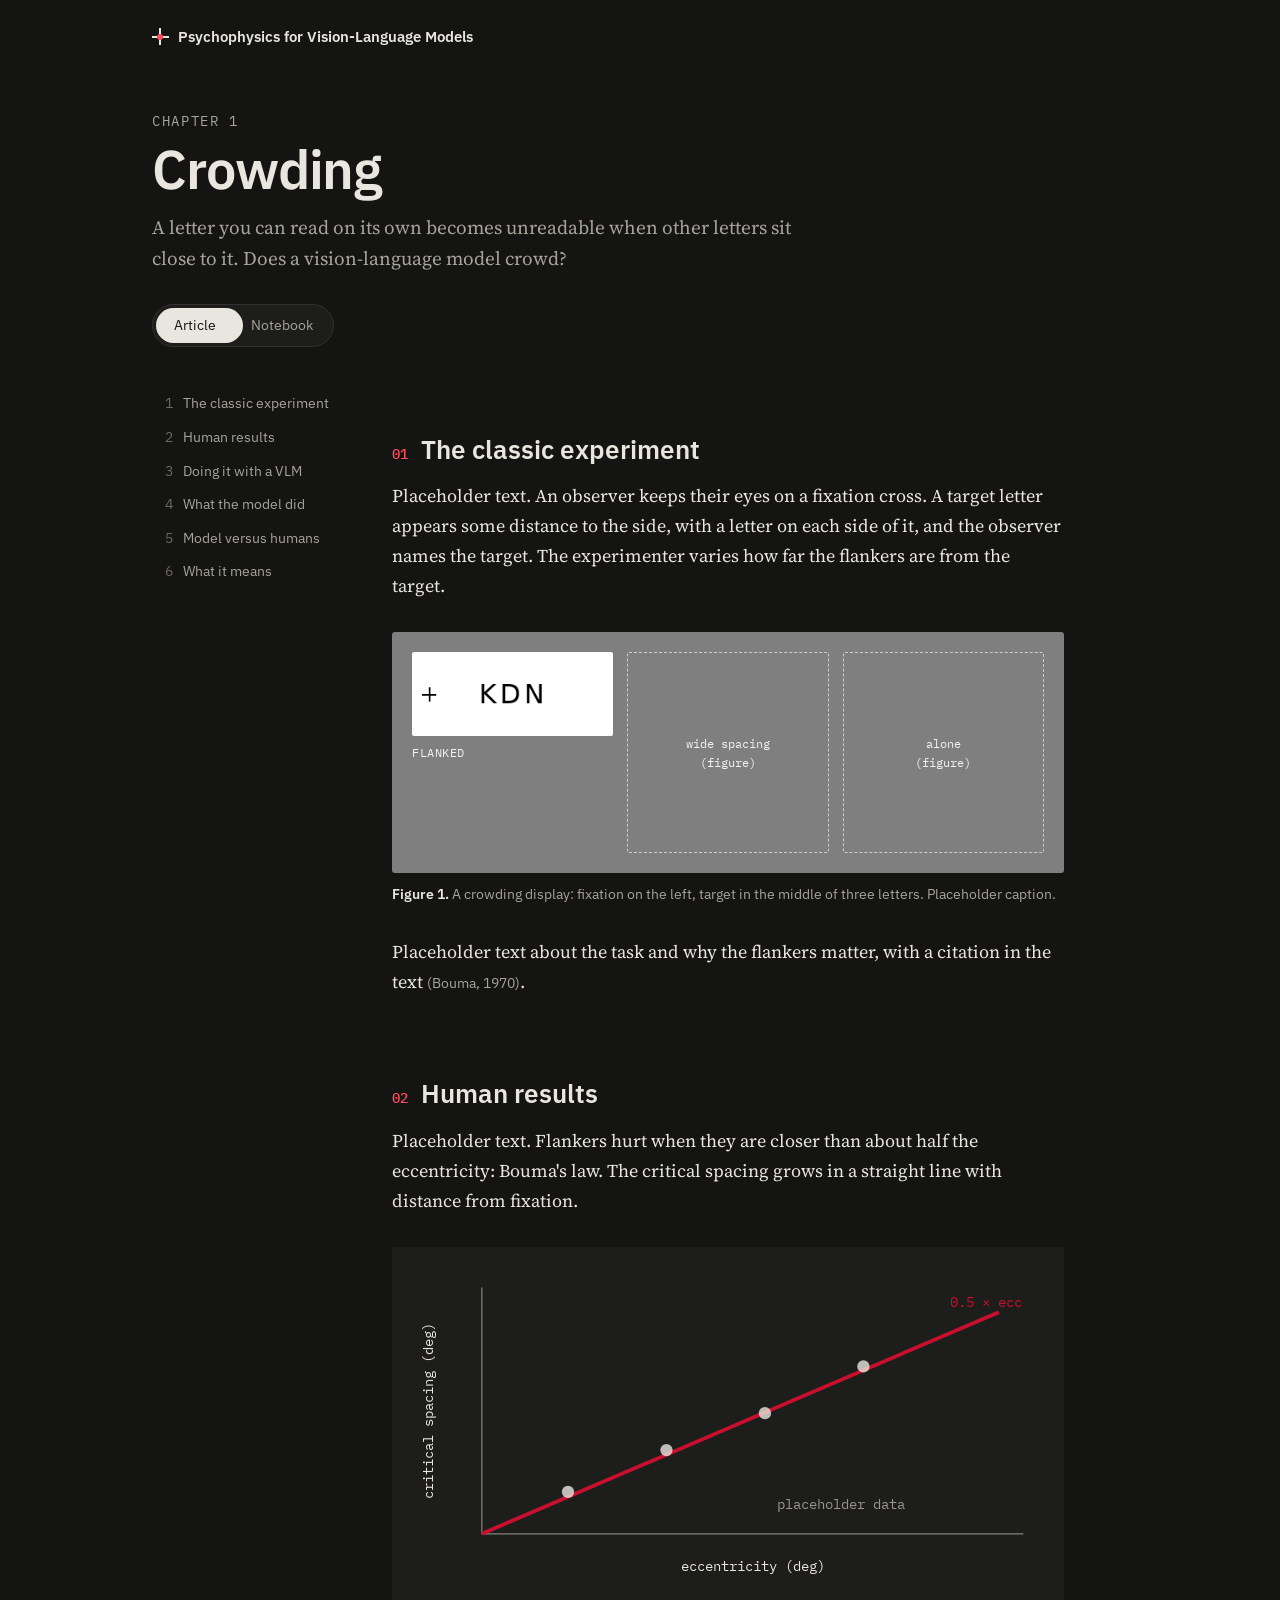
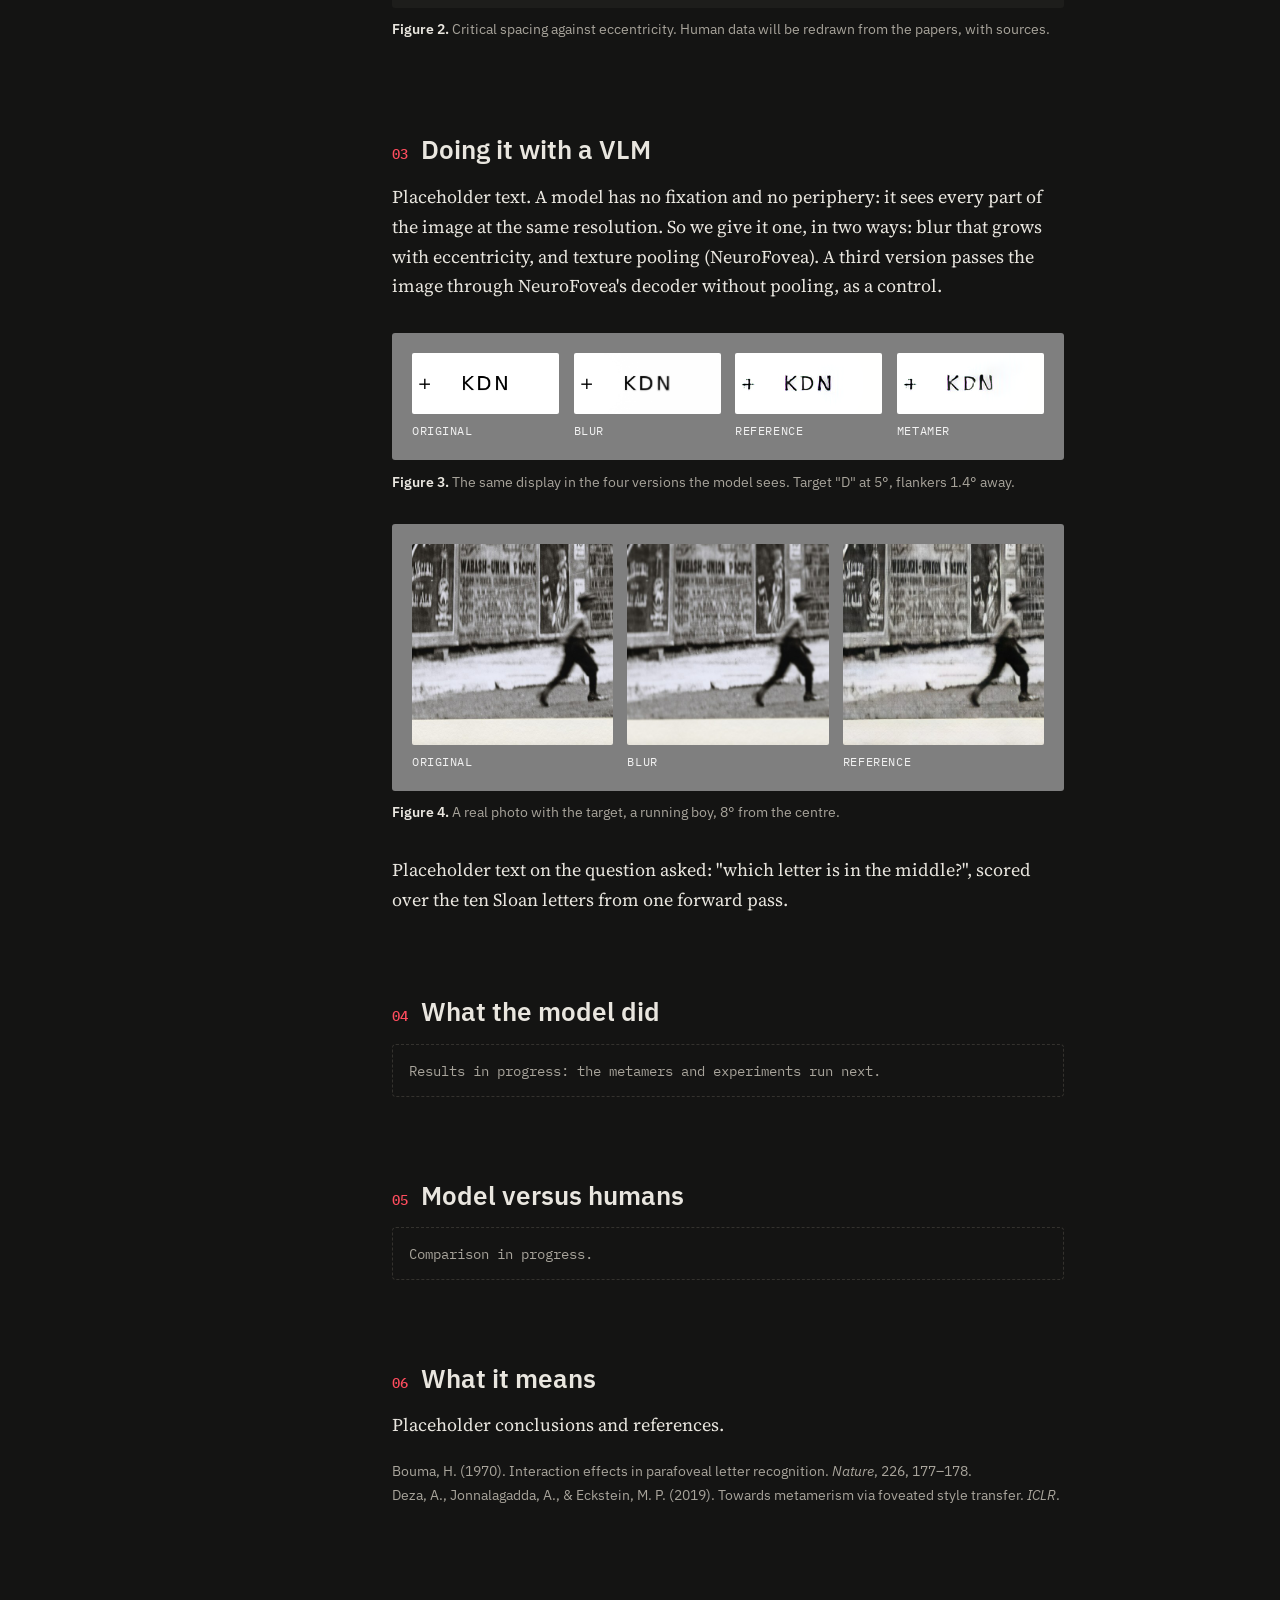
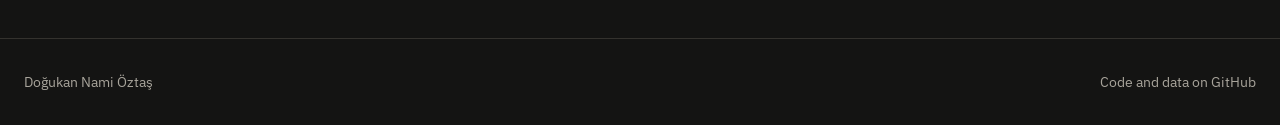
==== design/chapter.html @ e9a8e863 "First version of the site design" ====
<!doctype html>
<html lang="en">
<head>
  <meta charset="utf-8">
  <meta name="viewport" content="width=device-width, initial-scale=1">
  <title>Crowding — Psychophysics for Vision-Language Models</title>
  <link rel="preconnect" href="https://fonts.googleapis.com">
  <link rel="preconnect" href="https://fonts.gstatic.com" crossorigin>
  <link href="https://fonts.googleapis.com/css2?family=IBM+Plex+Mono:wght@400;500&family=IBM+Plex+Sans:wght@400;600&family=Source+Serif+4:ital,opsz,wght@0,8..60,400;0,8..60,600;1,8..60,400&display=swap" rel="stylesheet">
  <link rel="stylesheet" href="style.css">
</head>
<body>

<main>
  <div class="chapter-head">
    <a class="back" href="index.html"><span class="fix"><span class="dot"></span></span>Psychophysics for Vision-Language Models</a>
    <div class="chapter-number">Chapter 1</div>
    <h1 class="chapter-title">Crowding</h1>
    <p class="chapter-sub">A letter you can read on its own becomes unreadable when other letters sit close to it. Does a vision-language model crowd?</p>
    <div class="view-switch" data-view="article" role="group" aria-label="View">
      <span class="thumb"></span>
      <button type="button" data-view="article" aria-pressed="true">Article</button>
      <button type="button" data-view="notebook" aria-pressed="false">Notebook</button>
    </div>
  </div>

  <div class="chapter-layout">
    <nav class="toc" aria-label="Parts">
      <ol>
        <li><a href="#" data-section="classic">The classic experiment</a></li>
        <li><a href="#" data-section="human">Human results</a></li>
        <li><a href="#" data-section="vlm">Doing it with a VLM</a></li>
        <li><a href="#" data-section="model">What the model did</a></li>
        <li><a href="#" data-section="compare">Model versus humans</a></li>
        <li><a href="#" data-section="meaning">What it means</a></li>
      </ol>
    </nav>

    <div class="stage">

      <!-- ================= ARTICLE ================= -->
      <article class="face article" id="article">

        <section data-section="classic">
          <h2><span class="part">01</span>The classic experiment</h2>
          <p>Placeholder text. An observer keeps their eyes on a fixation cross. A target letter appears
            some distance to the side, with a letter on each side of it, and the observer names the
            target. The experimenter varies how far the flankers are from the target.</p>
          <figure>
            <div class="display">
              <div class="display-row three">
                <div class="tile"><img src="img/crowd_original.png" alt=""><span>flanked</span></div>
                <div class="tile"><div class="empty">wide spacing<br>(figure)</div></div>
                <div class="tile"><div class="empty">alone<br>(figure)</div></div>
              </div>
            </div>
            <figcaption><b>Figure 1.</b> A crowding display: fixation on the left, target in the middle of three letters. Placeholder caption.</figcaption>
          </figure>
          <p>Placeholder text about the task and why the flankers matter, with a citation in the
            text <span class="cite">(Bouma, 1970)</span>.</p>
        </section>

        <section data-section="human">
          <h2><span class="part">02</span>Human results</h2>
          <p>Placeholder text. Flankers hurt when they are closer than about half the eccentricity:
            Bouma's law. The critical spacing grows in a straight line with distance from fixation.</p>
          <figure>
            <div class="plot">
              <svg viewBox="0 0 520 260" role="img" aria-label="Placeholder plot of critical spacing against eccentricity">
                <g font-family="IBM Plex Mono, monospace" font-size="11" fill="currentColor">
                  <line x1="60" y1="220" x2="500" y2="220" stroke="currentColor" opacity="0.5"/>
                  <line x1="60" y1="220" x2="60" y2="20"  stroke="currentColor" opacity="0.5"/>
                  <text x="280" y="250" text-anchor="middle">eccentricity (deg)</text>
                  <text x="20" y="120" text-anchor="middle" transform="rotate(-90 20 120)">critical spacing (deg)</text>
                  <line x1="60" y1="220" x2="480" y2="40" stroke="#c8102e" stroke-width="3"/>
                  <text x="440" y="36" fill="#c8102e">0.5 × ecc</text>
                  <g opacity="0.8"><circle cx="130" cy="186" r="5"/><circle cx="210" cy="152" r="5"/><circle cx="290" cy="122" r="5"/><circle cx="370" cy="84" r="5"/></g>
                  <text x="300" y="200" opacity="0.6">placeholder data</text>
                </g>
              </svg>
            </div>
            <figcaption><b>Figure 2.</b> Critical spacing against eccentricity. Human data will be redrawn from the papers, with sources.</figcaption>
          </figure>
        </section>

        <section data-section="vlm">
          <h2><span class="part">03</span>Doing it with a VLM</h2>
          <p>Placeholder text. A model has no fixation and no periphery: it sees every part of the image
            at the same resolution. So we give it one, in two ways: blur that grows with eccentricity,
            and texture pooling (NeuroFovea). A third version passes the image through NeuroFovea's
            decoder without pooling, as a control.</p>
          <figure>
            <div class="display">
              <div class="display-row">
                <div class="tile"><img src="img/crowd_original.png" alt=""><span>original</span></div>
                <div class="tile"><img src="img/crowd_blur.png" alt=""><span>blur</span></div>
                <div class="tile"><img src="img/crowd_reference.png" alt=""><span>reference</span></div>
                <div class="tile"><img src="img/crowd_metamer.png" alt=""><span>metamer</span></div>
              </div>
            </div>
            <figcaption><b>Figure 3.</b> The same display in the four versions the model sees. Target "D" at 5°, flankers 1.4° away.</figcaption>
          </figure>
          <figure>
            <div class="display">
              <div class="display-row three">
                <div class="tile"><img src="img/photo_original.jpg" alt=""><span>original</span></div>
                <div class="tile"><img src="img/photo_blur.jpg" alt=""><span>blur</span></div>
                <div class="tile"><img src="img/photo_reference.jpg" alt=""><span>reference</span></div>
              </div>
            </div>
            <figcaption><b>Figure 4.</b> A real photo with the target, a running boy, 8° from the centre.</figcaption>
          </figure>
          <p>Placeholder text on the question asked: "which letter is in the middle?", scored over
            the ten Sloan letters from one forward pass.</p>
        </section>

        <section data-section="model">
          <h2><span class="part">04</span>What the model did</h2>
          <p class="pending">Results in progress: the metamers and experiments run next.</p>
        </section>

        <section data-section="compare">
          <h2><span class="part">05</span>Model versus humans</h2>
          <p class="pending">Comparison in progress.</p>
        </section>

        <section data-section="meaning">
          <h2><span class="part">06</span>What it means</h2>
          <p>Placeholder conclusions and references.</p>
          <p class="cite">Bouma, H. (1970). Interaction effects in parafoveal letter recognition. <i>Nature</i>, 226, 177–178.<br>
            Deza, A., Jonnalagadda, A., &amp; Eckstein, M. P. (2019). Towards metamerism via foveated style transfer. <i>ICLR</i>.</p>
        </section>
      </article>

      <!-- ================= NOTEBOOK ================= -->
      <div class="face notebook" id="notebook" hidden>

        <section data-section="vlm">
          <div class="nb-part">03 · Doing it with a VLM</div>

          <div class="cell md"><div class="prompt"></div><div class="body">
            <h3>The drawing function</h3>
            <p><code>eccentricity</code> is the distance from the fixation cross to the target; <code>spacing</code> is the distance from the target to each flanker. Both are in degrees.</p>
          </div></div>

          <div class="cell"><div class="prompt">[7]</div><div class="body">
<pre><span class="tok-k">def</span> drawCrowdingDisplay(target, leftFlanker, rightFlanker, eccentricity, spacing):
  img  = Image.new(<span class="tok-s">"RGB"</span>, (imageSize, imageSize), <span class="tok-s">"white"</span>)
  draw = ImageDraw.Draw(img)
  font = ImageFont.truetype(fontPath, letterSize)

  <span class="tok-c"># fixation cross in the centre</span>
  draw.line((centre - <span class="tok-n">8</span>, centre, centre + <span class="tok-n">8</span>, centre), fill=<span class="tok-s">"black"</span>, width=<span class="tok-n">2</span>)
  draw.line((centre, centre - <span class="tok-n">8</span>, centre, centre + <span class="tok-n">8</span>), fill=<span class="tok-s">"black"</span>, width=<span class="tok-n">2</span>)

  <span class="tok-c"># target to the right of the cross</span>
  targetX = centre + eccentricity * pixelsPerDegree
  draw.text((targetX, centre), target, fill=<span class="tok-s">"black"</span>, font=font, anchor=<span class="tok-s">"mm"</span>)
  ...</pre>
            <div class="out"><img src="img/crowd_original.png" alt=""></div>
          </div></div>

          <div class="cell"><div class="prompt">[24]</div><div class="body">
<pre>metamerLetters = neuroFovea(exampleLetters, seed=<span class="tok-n">0</span>)
print(<span class="tok-s">"one metamer: %.1f s"</span> % (time.time() - startTime))</pre>
            <div class="out">one metamer: 2.8 s</div>
            <div class="out"><img src="img/crowd_metamer.png" alt=""></div>
          </div></div>
        </section>

        <section data-section="model">
          <div class="nb-part">04 · What the model did</div>
          <div class="cell"><div class="prompt">[ ]</div><div class="body">
<pre>letterResults = {}
<span class="tok-k">for</span> version <span class="tok-k">in</span> versions:
  <span class="tok-k">for</span> trial <span class="tok-k">in</span> letterTrials:
    probs  = sloanProbs(img)
    answer = sloanLetters[np.argmax(probs)]</pre>
            <div class="out">not run yet</div>
          </div></div>
        </section>

        <section data-section="compare">
          <div class="nb-part">05 · Model versus humans</div>
          <div class="cell md"><div class="prompt"></div><div class="body"><p>Not run yet.</p></div></div>
        </section>

        <section data-section="meaning">
          <div class="nb-part">06 · What it means</div>
          <div class="cell md"><div class="prompt"></div><div class="body"><p>Exercises from the notebook go here.</p></div></div>
        </section>
      </div>

    </div>
  </div>
</main>

<footer class="site-footer">
  <span>Doğukan Nami Öztaş</span>
  <span>Code and data on GitHub</span>
</footer>

<script src="site.js"></script>
</body>
</html>
---- design/style.css ----
/* ------------------------------------------------------------------
   Psychophysics for Machines — design mockup
   Stimuli sit on the grey of a vision-lab display.
   ------------------------------------------------------------------ */

:root {
  --paper:        #141413;
  --paper-2:      #1d1d1b;
  --ink:          #e9e6df;
  --ink-soft:     #a8a49b;
  --rule:         #34322e;
  --display-grey: #7f7f7f;   /* the classic mid-grey background of vision experiments */
  --accent:       #ff4d5e;   /* fixation-dot red */
  --code-bg:      #1f1e1c;
  --chip-bg:      #2a2926;

  --serif: "Source Serif 4", Georgia, serif;
  --sans:  "IBM Plex Sans", system-ui, sans-serif;
  --mono:  "IBM Plex Mono", ui-monospace, monospace;
  --code:  var(--mono);

  --measure: 42rem;
  color-scheme: dark;
}

* { box-sizing: border-box; }

html { scroll-behavior: smooth; }

body {
  margin: 0;
  background: var(--paper);
  color: var(--ink);
  font-family: var(--serif);
  font-size: 1.125rem;
  line-height: 1.65;
  -webkit-font-smoothing: antialiased;
}

a { color: inherit; text-decoration-color: var(--accent); text-underline-offset: 3px; }
img { max-width: 100%; display: block; }

/* ---------- fixation cross ---------- */

.fix {
  position: relative;
  display: inline-block;
  width: 1.1em;
  height: 1.1em;
  flex: none;
}
.fix::before, .fix::after {
  content: "";
  position: absolute;
  background: currentColor;
}
.fix::before { left: 0; right: 0; top: 50%; height: 2px; transform: translateY(-50%); }
.fix::after  { top: 0; bottom: 0; left: 50%; width: 2px; transform: translateX(-50%); }
.fix .dot {
  position: absolute;
  left: 50%; top: 50%;
  width: 6px; height: 6px;
  margin: -3px 0 0 -3px;
  border-radius: 50%;
  background: var(--accent);
  z-index: 1;
}

/* ---------- home: title ---------- */

.hero {
  max-width: 64rem;
  margin: 0 auto;
  padding: 2.5rem 1.5rem 1.25rem;
}
.crowded-title {
  font-family: var(--sans);
  font-weight: 600;
  font-size: clamp(2.3rem, 6.5vw, 4.8rem);
  line-height: 1.02;
  margin: 0;
  letter-spacing: -0.2em;                  /* crowded: letters overlap */
  transition: letter-spacing 800ms cubic-bezier(.2,.7,.2,1) 0.75s;   /* waits 0.75 s before crowding again */
  cursor: default;
}
/* each letter is nudged and tilted a little (values set by site.js) */
.crowded-title .ch {
  display: inline-block;
  transform: translate(var(--dx), var(--dy)) rotate(var(--r));
  transition: transform 800ms cubic-bezier(.2,.7,.2,1) 0.75s;
}
/* hover (or tap on a phone) releases the crowding straight away */
.crowded-title:hover,
.crowded-title.released { letter-spacing: -0.02em; transition-delay: 0s; }
.crowded-title:hover .ch,
.crowded-title.released .ch { transform: none; transition-delay: 0s; }
.hero-lede {
  max-width: 40rem;
  font-size: 1.2rem;
  color: var(--ink-soft);
  margin: 1.5rem 0 0.5rem;
}

/* ---------- home: chapters as figure plates ---------- */

.chapters {
  max-width: 64rem;
  margin: 0 auto;
  padding: 1rem 1.5rem 3rem;
}
.gallery {
  display: grid;
  grid-template-columns: repeat(3, minmax(0, 1fr));
  gap: 2.5rem 1.75rem;
}
.plate { text-decoration: none; display: block; }
.plate .panel { background: var(--display-grey); aspect-ratio: 16 / 9; }
.plate .panel svg { width: 100%; height: 100%; display: block; }
.plate .caption { margin-top: 0.8rem; display: flex; gap: 0.7rem; align-items: baseline; }
.plate .num { font-family: var(--serif); font-size: 1.5rem; color: var(--ink-soft); line-height: 1; }
.plate h3 { font-family: var(--sans); font-weight: 600; font-size: 1.15rem; margin: 0; }
.plate p { margin: 0.3rem 0 0; color: var(--ink-soft); font-size: 0.98rem; line-height: 1.5; }
.plate.planned .panel { opacity: 0.5; }
.plate.planned h3 { color: var(--ink-soft); }
.plate .state { font-style: italic; color: var(--accent); white-space: nowrap; }
a.plate:hover h3 { text-decoration: underline; text-decoration-color: var(--accent); text-underline-offset: 4px; }

/* a short note under the chapters */
.about {
  max-width: 64rem;
  margin: 0 auto;
  padding: 0 1.5rem 4rem;
}
.about p {
  max-width: 38rem;
  margin: 0 0 1rem;
  color: var(--ink-soft);
  font-size: 1.05rem;
  line-height: 1.6;
}
.about ol {
  max-width: 38rem;
  margin: 0;
  padding: 0;
  list-style: none;
  counter-reset: step;
  color: var(--ink-soft);
  font-size: 1.05rem;
  line-height: 1.6;
}
.about li {
  counter-increment: step;
  display: flex;
  gap: 0.8rem;
  margin-bottom: 0.35rem;
}
.about li::before {
  content: counter(step);
  font-family: var(--mono);
  font-size: 0.9rem;
  color: var(--accent);
  padding-top: 0.15rem;
}

/* ---------- chapter page ---------- */

.back {
  display: inline-flex;
  align-items: center;
  gap: 0.6rem;
  font-family: var(--sans);
  font-size: 0.95rem;
  font-weight: 600;
  text-decoration: none;
}
.back:hover { color: var(--ink-soft); }

.chapter-head {
  max-width: 64rem;
  margin: 0 auto;
  padding: 1.5rem 1.5rem 1.5rem;
}
.chapter-number {
  font-family: var(--mono);
  font-size: 0.85rem;
  color: var(--ink-soft);
  letter-spacing: 0.12em;
  text-transform: uppercase;
  margin-top: 3.5rem;
}
.chapter-title {
  font-family: var(--sans);
  font-weight: 600;
  font-size: clamp(2.2rem, 5vw, 3.4rem);
  line-height: 1.08;
  margin: 0.5rem 0 0.8rem;
  letter-spacing: -0.02em;
}
.chapter-sub { font-size: 1.2rem; color: var(--ink-soft); max-width: 40rem; margin: 0; }

/* the Article | Notebook switch */
.view-switch {
  display: inline-flex;
  margin-top: 1.8rem;
  border: 1px solid var(--rule);
  border-radius: 999px;
  padding: 3px;
  font-family: var(--sans);
  font-size: 0.9rem;
  position: relative;
  background: var(--paper-2);
}
.view-switch button {
  font: inherit;
  border: 0;
  background: none;
  color: var(--ink-soft);
  padding: 0.35rem 1.1rem;
  border-radius: 999px;
  cursor: pointer;
  position: relative;
  z-index: 1;
  transition: color 300ms ease;
}
.view-switch button[aria-pressed="true"] { color: var(--paper); }
.view-switch .thumb {
  position: absolute;
  top: 3px; bottom: 3px; left: 3px;
  width: calc(50% - 3px);
  border-radius: 999px;
  background: var(--ink);
  transition: transform 450ms cubic-bezier(.2,.7,.2,1);
}
.view-switch[data-view="notebook"] .thumb { transform: translateX(100%); }

.chapter-layout {
  max-width: 64rem;
  margin: 0 auto;
  padding: 1rem 1.5rem 6rem;
  display: grid;
  grid-template-columns: 12rem minmax(0, 1fr);
  gap: 3rem;
}

/* table of contents: the six parts */
.toc {
  position: sticky;
  top: 2rem;
  align-self: start;
  font-family: var(--sans);
  font-size: 0.85rem;
}
.toc ol { list-style: none; margin: 0; padding: 0; counter-reset: part; }
.toc li { counter-increment: part; }
.toc a {
  display: flex;
  gap: 0.6rem;
  padding: 0.35rem 0 0.35rem 0.7rem;
  text-decoration: none;
  color: var(--ink-soft);
  border-left: 2px solid transparent;
  transition: color 200ms, border-color 200ms;
}
.toc a::before { content: counter(part); font-family: var(--mono); opacity: 0.6; }
.toc a.active { color: var(--ink); border-left-color: var(--accent); }
.toc a.no-code { opacity: 0.45; }

/* the flipping stage */
.stage { perspective: 1800px; min-width: 0; }
.face { transform-origin: 50% 20vh; min-width: 0; }
.face[hidden] { display: none; }
.flip-out { animation: flipOut 320ms ease-in forwards; }
.flip-in  { animation: flipIn 380ms ease-out forwards; }
@keyframes flipOut { from { transform: rotateY(0); opacity: 1; } to { transform: rotateY(-90deg); opacity: 0.2; } }
@keyframes flipIn  { from { transform: rotateY(90deg); opacity: 0.2; } to { transform: rotateY(0); opacity: 1; } }
@media (prefers-reduced-motion: reduce) {
  .flip-out, .flip-in { animation-duration: 1ms; }
}

/* article typography */
.article { max-width: var(--measure); }
.article section { scroll-margin-top: 2rem; padding-bottom: 1rem; }
.article h2 {
  font-family: var(--sans);
  font-weight: 600;
  font-size: 1.6rem;
  line-height: 1.2;
  margin: 3rem 0 1rem;
  display: flex;
  align-items: baseline;
  gap: 0.8rem;
}
.article h2 .part { font-family: var(--mono); font-size: 0.85rem; color: var(--accent); font-weight: 500; }
.article p { margin: 0 0 1.2rem; }
.article .pending {
  font-family: var(--mono);
  font-size: 0.85rem;
  color: var(--ink-soft);
  border: 1px dashed var(--rule);
  padding: 0.9rem 1rem;
  border-radius: 4px;
}
.cite { font-family: var(--sans); font-size: 0.8em; color: var(--ink-soft); }

/* figures sit on the display grey */
figure { margin: 2rem 0; }
.display {
  background: var(--display-grey);
  border-radius: 3px;
  padding: 1.25rem;
}
.display-row {
  display: grid;
  grid-template-columns: repeat(4, minmax(0, 1fr));
  gap: 0.9rem;
}
.display-row.three { grid-template-columns: repeat(3, minmax(0, 1fr)); }
.display-row .tile { display: flex; flex-direction: column; gap: 0.45rem; }
.display-row .tile span {
  font-family: var(--mono);
  font-size: 0.72rem;
  color: #f2f2f2;
  letter-spacing: 0.05em;
  text-transform: uppercase;
}
.display-row img { border-radius: 2px; background: #fff; }
.display-row .empty {
  aspect-ratio: 1;
  border: 1px dashed rgba(255,255,255,0.6);
  border-radius: 2px;
  display: grid;
  place-items: center;
  font-family: var(--mono);
  font-size: 0.72rem;
  color: #f2f2f2;
  text-align: center;
  padding: 0.5rem;
}
figcaption {
  font-family: var(--sans);
  font-size: 0.85rem;
  color: var(--ink-soft);
  margin-top: 0.7rem;
  line-height: 1.5;
}
figcaption b { color: var(--ink); font-weight: 600; }

.plot { background: var(--paper-2); border-radius: 3px; padding: 1rem; }
.plot svg { width: 100%; height: auto; }

/* ---------- notebook view ---------- */

.notebook { max-width: 48rem; }
.notebook section { scroll-margin-top: 2rem; }
.nb-part {
  font-family: var(--mono);
  font-size: 0.8rem;
  color: var(--accent);
  margin: 2.5rem 0 0.8rem;
  text-transform: uppercase;
  letter-spacing: 0.1em;
}
.cell { display: grid; grid-template-columns: 3.2rem minmax(0, 1fr); gap: 0.6rem; margin: 0 0 1rem; }
.cell .prompt {
  font-family: var(--code);
  font-size: 0.75rem;
  color: var(--ink-soft);
  padding-top: 0.7rem;
  text-align: right;
}
.cell.md .body { font-size: 1rem; }
.cell.md h3 { font-family: var(--sans); font-size: 1.15rem; margin: 0.4rem 0 0.4rem; }
.cell pre {
  margin: 0;
  background: var(--code-bg);
  border: 1px solid var(--rule);
  border-radius: 3px;
  padding: 0.75rem 0.9rem;
  font-family: var(--code);
  font-size: 0.82rem;
  line-height: 1.55;
  overflow-x: auto;
}
.cell .out {
  font-family: var(--code);
  font-size: 0.8rem;
  padding: 0.5rem 0.2rem;
  white-space: pre-wrap;
  color: var(--ink-soft);
}
.cell .out img { background: #fff; border-radius: 2px; max-width: 32rem; }
.tok-k { color: #be95ff; }
.tok-s { color: #6fdc8c; }
.tok-c { color: var(--ink-soft); font-style: italic; }
.tok-n { color: #ffb784; }

/* ---------- footer ---------- */

.site-footer {
  border-top: 1px solid var(--rule);
  padding: 2rem 1.5rem;
  font-family: var(--sans);
  font-size: 0.85rem;
  color: var(--ink-soft);
  display: flex;
  justify-content: space-between;
  gap: 1rem;
  flex-wrap: wrap;
}

/* ---------- phone ---------- */

@media (max-width: 760px) {
  body { font-size: 1.05rem; }
  .hero { padding: 1.75rem 1rem 1rem; }
  .chapters { padding: 0.5rem 1rem 4rem; }
  .gallery { grid-template-columns: minmax(0, 1fr); gap: 2rem; }
  .chapter-head { padding: 1.2rem 1rem 1rem; }
  .chapter-number { margin-top: 2.5rem; }
  .chapter-layout { grid-template-columns: minmax(0, 1fr); padding: 0.5rem 1rem 4rem; gap: 1rem; }
  .toc {
    position: static;
    overflow-x: auto;
    border-bottom: 1px solid var(--rule);
    padding-bottom: 0.5rem;
  }
  .toc ol { display: flex; gap: 0.2rem; }
  .toc a { white-space: nowrap; border-left: 0; border-bottom: 2px solid transparent; padding: 0.3rem 0.5rem; }
  .toc a.active { border-bottom-color: var(--accent); }
  .display { padding: 0.8rem; }
  .display-row { grid-template-columns: repeat(2, minmax(0, 1fr)); }
  .display-row.three { grid-template-columns: repeat(3, minmax(0, 1fr)); }
  .cell { grid-template-columns: minmax(0, 1fr); gap: 0.2rem; }
  .cell .prompt { text-align: left; padding-top: 0; }
}
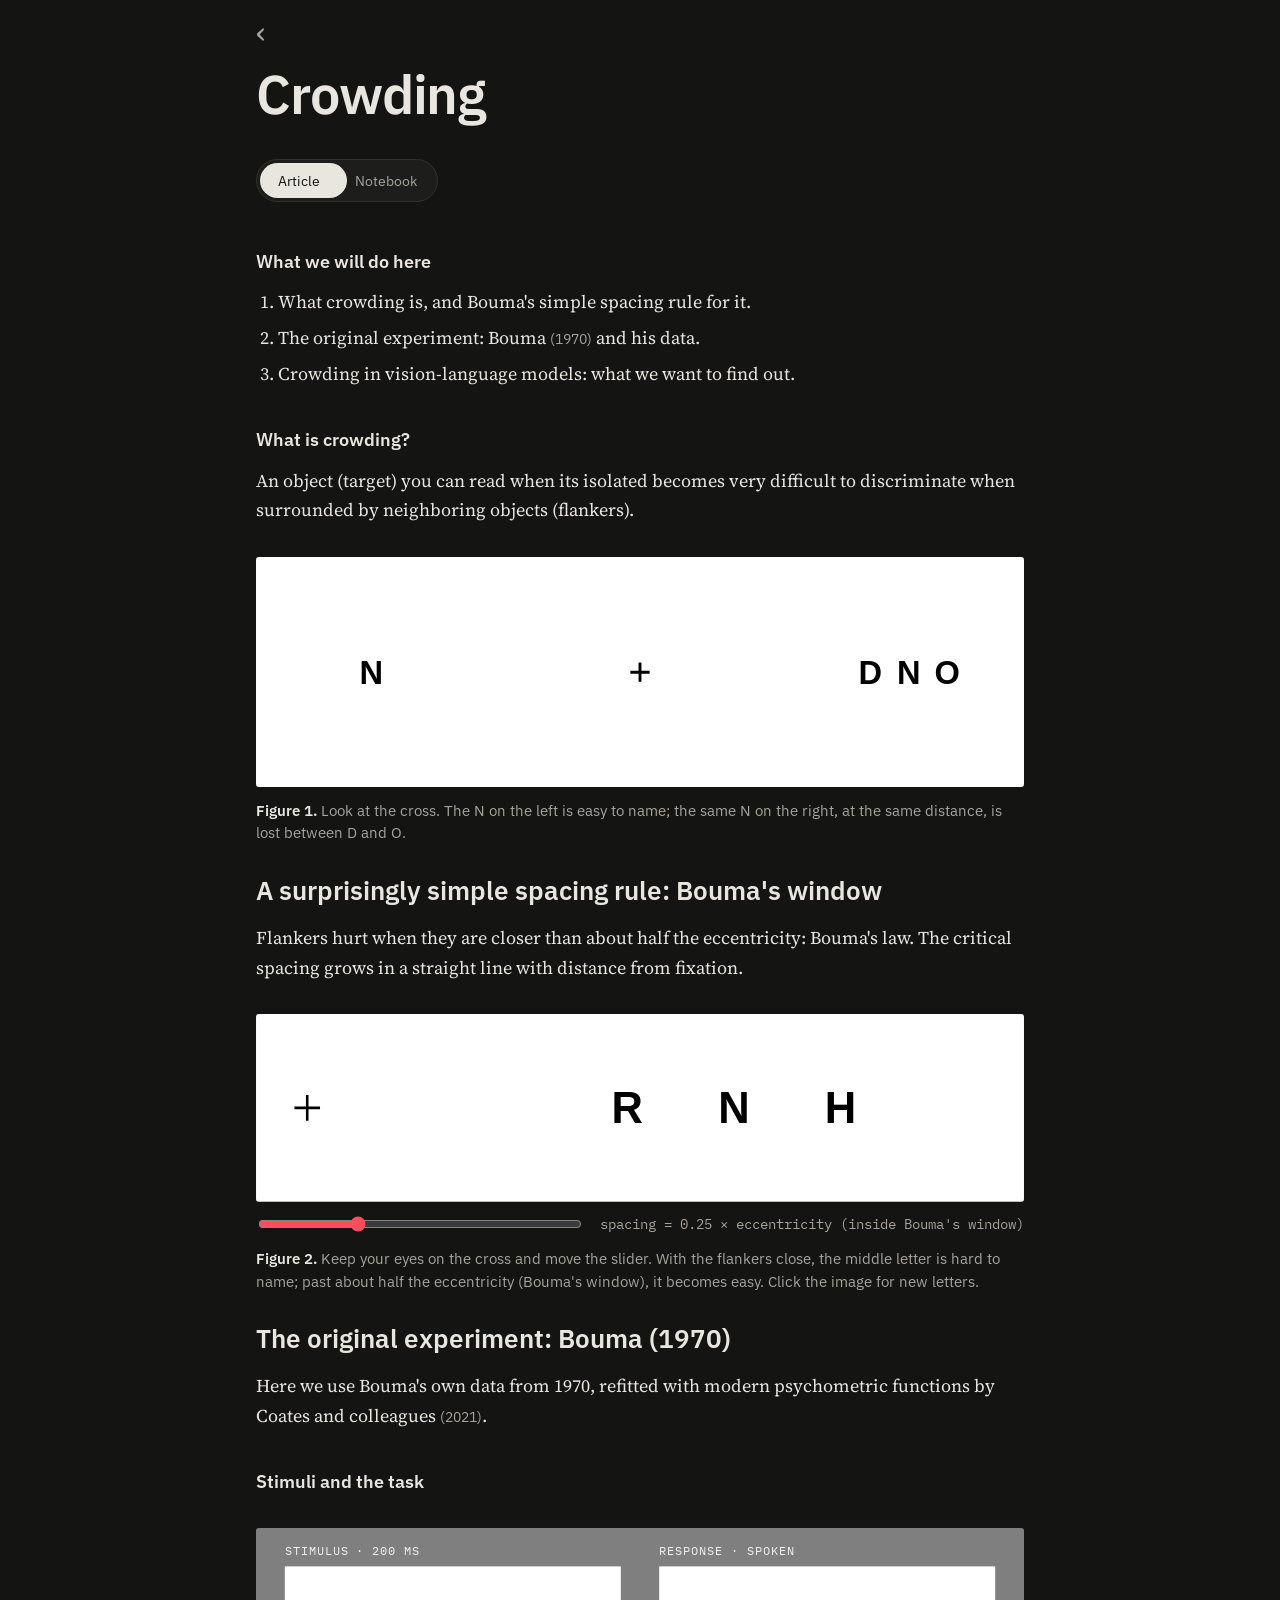
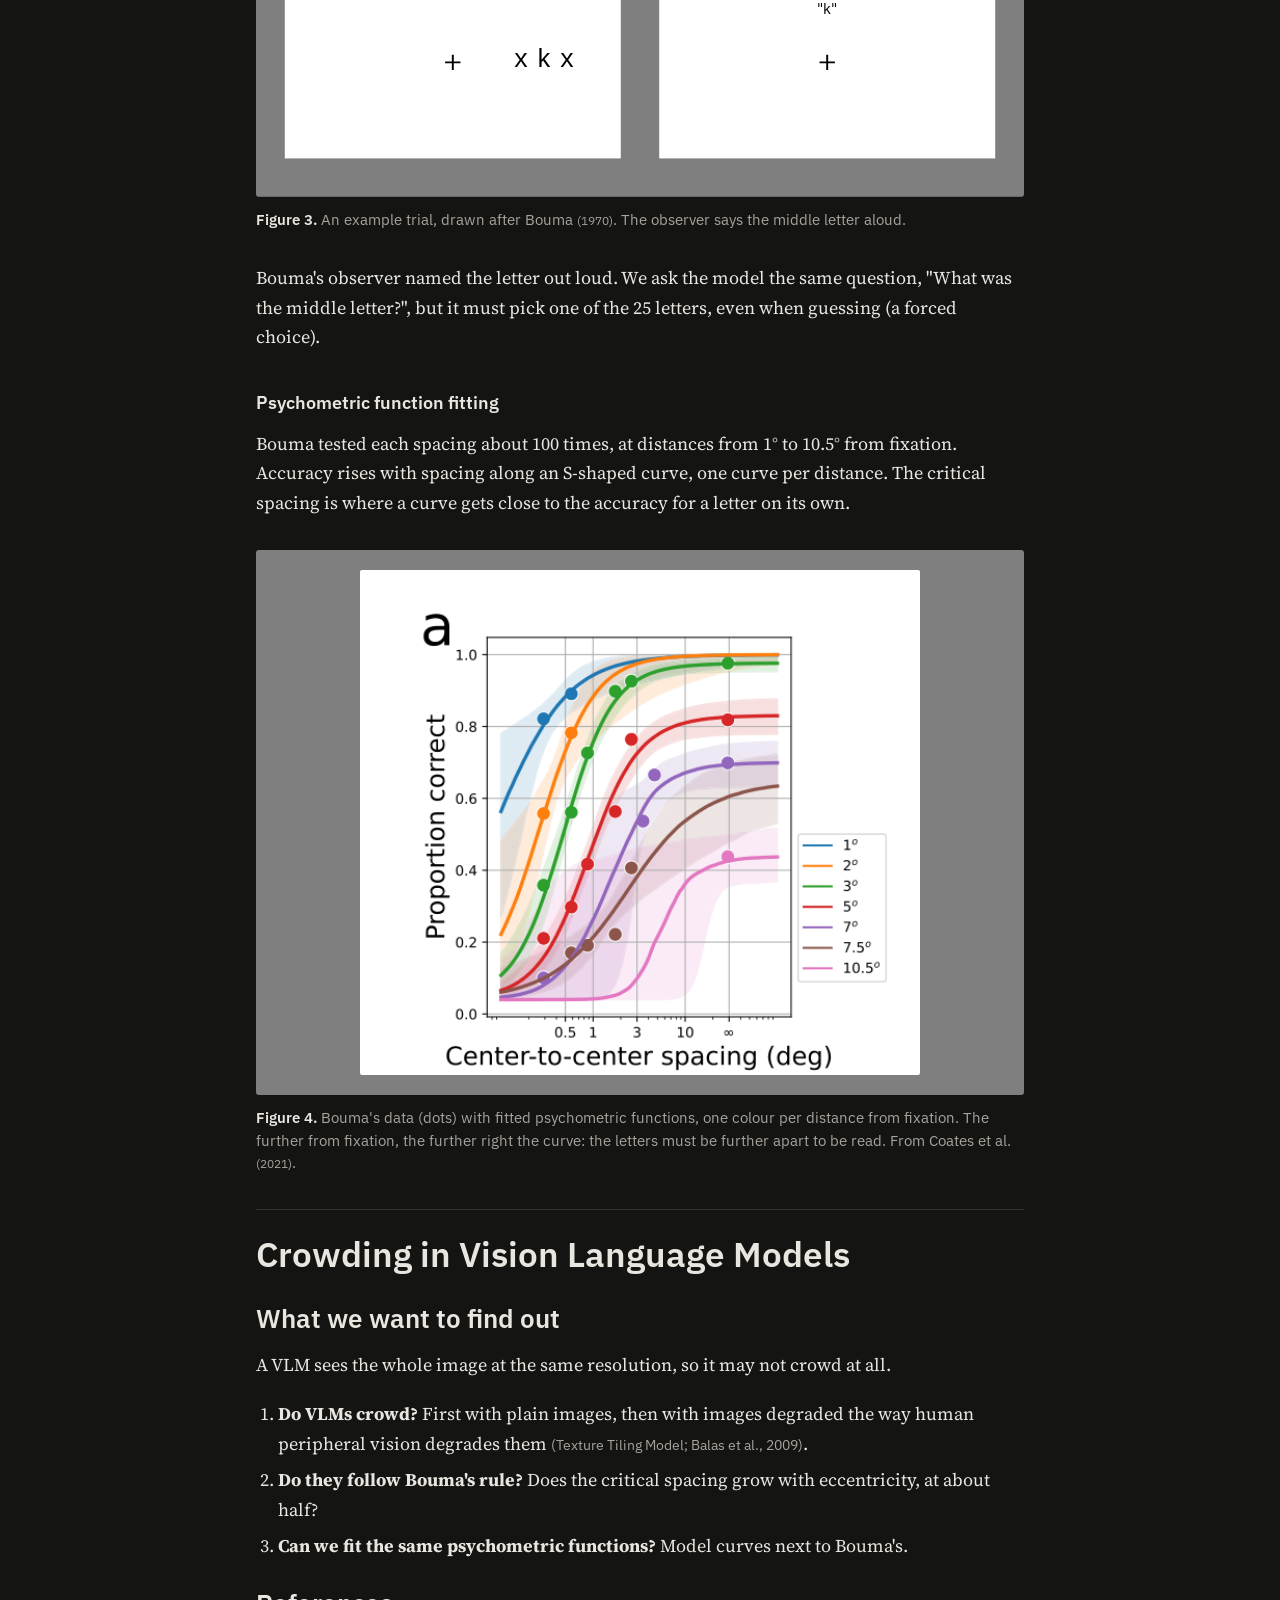
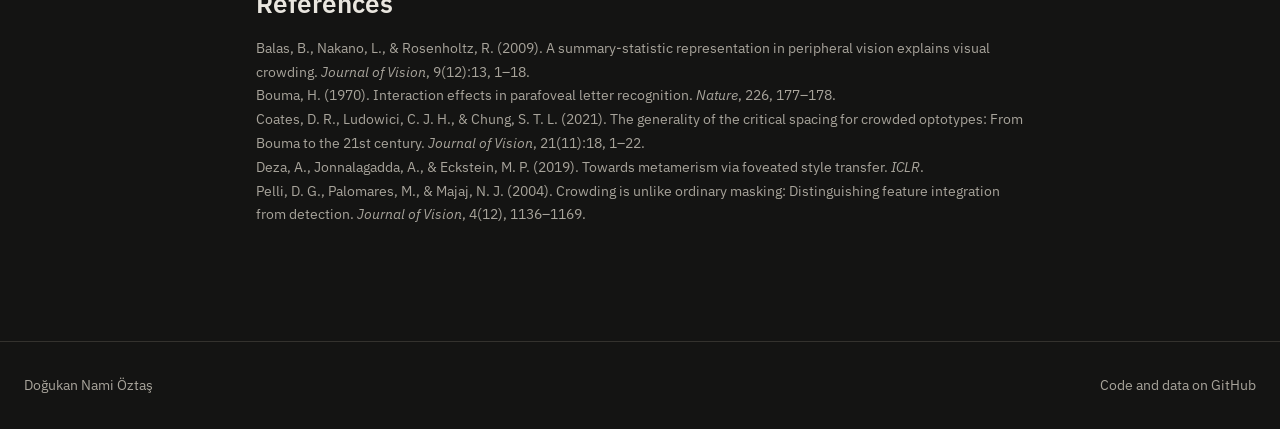
==== commit 9e493394: "Crowding chapter draft, build script, Bouma demo Co-Authored-By: Claude Opus 5.5 <noreply@anthropic." ====
--- a/design/chapter.html
+++ b/design/chapter.html
@@ -1,4 +1,5 @@
 <!doctype html>
+<!-- Made by build.py from chapters/crowding.md. Edit that file, not this one. -->
 <html lang="en">
 <head>
   <meta charset="utf-8">
@@ -13,10 +14,8 @@
 
 <main>
   <div class="chapter-head">
-    <a class="back" href="index.html"><span class="fix"><span class="dot"></span></span>Psychophysics for Vision-Language Models</a>
-    <div class="chapter-number">Chapter 1</div>
+    <a class="back" href="index.html" aria-label="Back to all chapters">&lsaquo;</a>
     <h1 class="chapter-title">Crowding</h1>
-    <p class="chapter-sub">A letter you can read on its own becomes unreadable when other letters sit close to it. Does a vision-language model crowd?</p>
     <div class="view-switch" data-view="article" role="group" aria-label="View">
       <span class="thumb"></span>
       <button type="button" data-view="article" aria-pressed="true">Article</button>
@@ -25,111 +24,116 @@
   </div>
 
   <div class="chapter-layout">
-    <nav class="toc" aria-label="Parts">
-      <ol>
-        <li><a href="#" data-section="classic">The classic experiment</a></li>
-        <li><a href="#" data-section="human">Human results</a></li>
-        <li><a href="#" data-section="vlm">Doing it with a VLM</a></li>
-        <li><a href="#" data-section="model">What the model did</a></li>
-        <li><a href="#" data-section="compare">Model versus humans</a></li>
-        <li><a href="#" data-section="meaning">What it means</a></li>
-      </ol>
-    </nav>
-
     <div class="stage">
 
       <!-- ================= ARTICLE ================= -->
       <article class="face article" id="article">
-
-        <section data-section="classic">
-          <h2><span class="part">01</span>The classic experiment</h2>
-          <p>Placeholder text. An observer keeps their eyes on a fixation cross. A target letter appears
-            some distance to the side, with a letter on each side of it, and the observer names the
-            target. The experimenter varies how far the flankers are from the target.</p>
-          <figure>
-            <div class="display">
-              <div class="display-row three">
-                <div class="tile"><img src="img/crowd_original.png" alt=""><span>flanked</span></div>
-                <div class="tile"><div class="empty">wide spacing<br>(figure)</div></div>
-                <div class="tile"><div class="empty">alone<br>(figure)</div></div>
-              </div>
-            </div>
-            <figcaption><b>Figure 1.</b> A crowding display: fixation on the left, target in the middle of three letters. Placeholder caption.</figcaption>
-          </figure>
-          <p>Placeholder text about the task and why the flankers matter, with a citation in the
-            text <span class="cite">(Bouma, 1970)</span>.</p>
-        </section>
-
-        <section data-section="human">
-          <h2><span class="part">02</span>Human results</h2>
-          <p>Placeholder text. Flankers hurt when they are closer than about half the eccentricity:
-            Bouma's law. The critical spacing grows in a straight line with distance from fixation.</p>
-          <figure>
-            <div class="plot">
-              <svg viewBox="0 0 520 260" role="img" aria-label="Placeholder plot of critical spacing against eccentricity">
-                <g font-family="IBM Plex Mono, monospace" font-size="11" fill="currentColor">
-                  <line x1="60" y1="220" x2="500" y2="220" stroke="currentColor" opacity="0.5"/>
-                  <line x1="60" y1="220" x2="60" y2="20"  stroke="currentColor" opacity="0.5"/>
-                  <text x="280" y="250" text-anchor="middle">eccentricity (deg)</text>
-                  <text x="20" y="120" text-anchor="middle" transform="rotate(-90 20 120)">critical spacing (deg)</text>
-                  <line x1="60" y1="220" x2="480" y2="40" stroke="#c8102e" stroke-width="3"/>
-                  <text x="440" y="36" fill="#c8102e">0.5 × ecc</text>
-                  <g opacity="0.8"><circle cx="130" cy="186" r="5"/><circle cx="210" cy="152" r="5"/><circle cx="290" cy="122" r="5"/><circle cx="370" cy="84" r="5"/></g>
-                  <text x="300" y="200" opacity="0.6">placeholder data</text>
-                </g>
-              </svg>
-            </div>
-            <figcaption><b>Figure 2.</b> Critical spacing against eccentricity. Human data will be redrawn from the papers, with sources.</figcaption>
-          </figure>
-        </section>
-
-        <section data-section="vlm">
-          <h2><span class="part">03</span>Doing it with a VLM</h2>
-          <p>Placeholder text. A model has no fixation and no periphery: it sees every part of the image
-            at the same resolution. So we give it one, in two ways: blur that grows with eccentricity,
-            and texture pooling (NeuroFovea). A third version passes the image through NeuroFovea's
-            decoder without pooling, as a control.</p>
-          <figure>
-            <div class="display">
-              <div class="display-row">
-                <div class="tile"><img src="img/crowd_original.png" alt=""><span>original</span></div>
-                <div class="tile"><img src="img/crowd_blur.png" alt=""><span>blur</span></div>
-                <div class="tile"><img src="img/crowd_reference.png" alt=""><span>reference</span></div>
-                <div class="tile"><img src="img/crowd_metamer.png" alt=""><span>metamer</span></div>
-              </div>
-            </div>
-            <figcaption><b>Figure 3.</b> The same display in the four versions the model sees. Target "D" at 5°, flankers 1.4° away.</figcaption>
-          </figure>
-          <figure>
-            <div class="display">
-              <div class="display-row three">
-                <div class="tile"><img src="img/photo_original.jpg" alt=""><span>original</span></div>
-                <div class="tile"><img src="img/photo_blur.jpg" alt=""><span>blur</span></div>
-                <div class="tile"><img src="img/photo_reference.jpg" alt=""><span>reference</span></div>
-              </div>
-            </div>
-            <figcaption><b>Figure 4.</b> A real photo with the target, a running boy, 8° from the centre.</figcaption>
-          </figure>
-          <p>Placeholder text on the question asked: "which letter is in the middle?", scored over
-            the ten Sloan letters from one forward pass.</p>
-        </section>
-
-        <section data-section="model">
-          <h2><span class="part">04</span>What the model did</h2>
-          <p class="pending">Results in progress: the metamers and experiments run next.</p>
-        </section>
-
-        <section data-section="compare">
-          <h2><span class="part">05</span>Model versus humans</h2>
-          <p class="pending">Comparison in progress.</p>
-        </section>
-
-        <section data-section="meaning">
-          <h2><span class="part">06</span>What it means</h2>
-          <p>Placeholder conclusions and references.</p>
-          <p class="cite">Bouma, H. (1970). Interaction effects in parafoveal letter recognition. <i>Nature</i>, 226, 177–178.<br>
-            Deza, A., Jonnalagadda, A., &amp; Eckstein, M. P. (2019). Towards metamerism via foveated style transfer. <i>ICLR</i>.</p>
-        </section>
+<div class="intro">
+<h3>What we will do here</h3>
+<ol>
+<li>What crowding is, and Bouma's simple spacing rule for it.</li>
+<li>The original experiment: Bouma <span class="cite">(1970)</span> and his data.</li>
+<li>Crowding in vision-language models: what we want to find out.</li>
+</ol>
+<h3>What is crowding?</h3>
+<p>An object (target) you can read when its isolated becomes very difficult to discriminate when surrounded by neighboring objects (flankers).</p>
+<figure>
+<div class="drawing">
+<svg viewBox="0 0 800 240" xmlns="http://www.w3.org/2000/svg" role="img" aria-label="A fixation cross in the middle; an isolated N on its left and the same N between D and O on its right, at the same distance.">
+  <rect width="800" height="240" fill="#ffffff"/>
+  <!-- fixation cross in the middle -->
+  <g stroke="#000" stroke-width="3">
+    <line x1="390" y1="120" x2="410" y2="120"/><line x1="400" y1="110" x2="400" y2="130"/>
+  </g>
+  <!-- the same target N, 280 px left and right of fixation; flankers 40 px away -->
+  <g font-family="Helvetica, Arial, sans-serif" font-weight="700" font-size="34" fill="#000" text-anchor="middle" dominant-baseline="central">
+    <text x="120" y="120">N</text>
+    <text x="640" y="120">D</text><text x="680" y="120">N</text><text x="720" y="120">O</text>
+  </g>
+</svg>
+</div>
+<figcaption><b>Figure 1.</b> Look at the cross. The N on the left is easy to name; the same N on the right, at the same distance, is lost between D and O.</figcaption>
+</figure>
+</div>
+
+<section data-section="classic">
+<h2>A surprisingly simple spacing rule: Bouma&#x27;s window</h2>
+<p>Flankers hurt when they are closer than about half the eccentricity: Bouma's law. The critical spacing grows in a straight line with distance from fixation.</p>
+<figure>
+<div class="drawing" data-demo="bouma"></div>
+<figcaption><b>Figure 2.</b> Keep your eyes on the cross and move the slider. With the flankers close, the middle letter is hard to name; past about half the eccentricity (Bouma's window), it becomes easy. Click the image for new letters.</figcaption>
+</figure>
+</section>
+
+<section data-section="human">
+<h2>The original experiment: Bouma (1970)</h2>
+<p>Here we use Bouma's own data from 1970, refitted with modern psychometric functions by Coates and colleagues <span class="cite">(2021)</span>.</p>
+<h3>Stimuli and the task</h3>
+<figure>
+<div class="drawing">
+<svg viewBox="0 0 800 280" xmlns="http://www.w3.org/2000/svg" role="img" aria-label="Left: the stimulus screen, a fixation cross with the letters x k x to its right. Right: the observer says the middle letter aloud.">
+  <rect width="800" height="280" fill="#7f7f7f"/>
+
+  <!-- two white screens -->
+  <rect x="30"  y="40" width="350" height="200" fill="#ffffff"/>
+  <rect x="420" y="40" width="350" height="200" fill="#ffffff"/>
+
+  <g font-family="IBM Plex Mono, monospace" font-size="12" fill="#f2f2f2" letter-spacing="1">
+    <text x="30"  y="28">STIMULUS · 200 MS</text>
+    <text x="420" y="28">RESPONSE · SPOKEN</text>
+  </g>
+
+  <!-- fixation crosses in the middle of each screen -->
+  <g stroke="#000" stroke-width="2">
+    <line x1="197" y1="140" x2="213" y2="140"/><line x1="205" y1="132" x2="205" y2="148"/>
+    <line x1="587" y1="140" x2="603" y2="140"/><line x1="595" y1="132" x2="595" y2="148"/>
+  </g>
+
+  <!-- Bouma (1970): a lowercase Courier letter flanked by x on both sides, left or right of fixation -->
+  <g font-family="Courier New, Courier, monospace" font-size="26" fill="#000" text-anchor="middle" dominant-baseline="central">
+    <text x="276" y="138">x</text><text x="300" y="138">k</text><text x="324" y="138">x</text>
+  </g>
+
+  <!-- Bouma (1970): the observer names the letter aloud; the experimenter writes it down -->
+  <g font-family="IBM Plex Sans, sans-serif" font-size="16" fill="#000" text-anchor="middle">
+    <text x="595" y="90">"k"</text>
+  </g>
+</svg>
+</div>
+<figcaption><b>Figure 3.</b> An example trial, drawn after Bouma <span class="cite">(1970)</span>. The observer says the middle letter aloud.</figcaption>
+</figure>
+<p>Bouma's observer named the letter out loud. We ask the model the same question, "What was the middle letter?", but it must pick one of the 25 letters, even when guessing (a forced choice).</p>
+<h3>Psychometric function fitting</h3>
+<p>Bouma tested each spacing about 100 times, at distances from 1° to 10.5° from fixation. Accuracy rises with spacing along an S-shaped curve, one curve per distance. The critical spacing is where a curve gets close to the accuracy for a letter on its own.</p>
+<figure>
+<div class="display">
+<div class="display-row one" style="grid-template-columns: minmax(0, 560px)">
+<div class="tile"><img src="img/coates2021_fig2a.png" alt=""></div>
+</div>
+</div>
+<figcaption><b>Figure 4.</b> Bouma's data (dots) with fitted psychometric functions, one colour per distance from fixation. The further from fixation, the further right the curve: the letters must be further apart to be read. From Coates et al. <span class="cite">(2021)</span>.</figcaption>
+</figure>
+</section>
+
+<h1 class="big-title">Crowding in Vision Language Models</h1>
+<section data-section="vlm">
+<h2>What we want to find out</h2>
+<p>A VLM sees the whole image at the same resolution, so it may not crowd at all.</p>
+<ol>
+<li><b>Do VLMs crowd?</b> First with plain images, then with images degraded the way human peripheral vision degrades them <span class="cite">(Texture Tiling Model; Balas et al., 2009)</span>.</li>
+<li><b>Do they follow Bouma's rule?</b> Does the critical spacing grow with eccentricity, at about half?</li>
+<li><b>Can we fit the same psychometric functions?</b> Model curves next to Bouma's.</li>
+</ol>
+</section>
+
+<section data-section="model">
+<h2>References</h2>
+<p class="cite">Balas, B., Nakano, L., &amp; Rosenholtz, R. (2009). A summary-statistic representation in peripheral vision explains visual crowding. <i>Journal of Vision</i>, 9(12):13, 1–18.<br>
+Bouma, H. (1970). Interaction effects in parafoveal letter recognition. <i>Nature</i>, 226, 177–178.<br>
+Coates, D. R., Ludowici, C. J. H., &amp; Chung, S. T. L. (2021). The generality of the critical spacing for crowded optotypes: From Bouma to the 21st century. <i>Journal of Vision</i>, 21(11):18, 1–22.<br>
+Deza, A., Jonnalagadda, A., &amp; Eckstein, M. P. (2019). Towards metamerism via foveated style transfer. <i>ICLR</i>.<br>
+Pelli, D. G., Palomares, M., &amp; Majaj, N. J. (2004). Crowding is unlike ordinary masking: Distinguishing feature integration from detection. <i>Journal of Vision</i>, 4(12), 1136–1169.</p>
+</section>
       </article>
 
       <!-- ================= NOTEBOOK ================= -->
@@ -157,14 +161,12 @@
   targetX = centre + eccentricity * pixelsPerDegree
   draw.text((targetX, centre), target, fill=<span class="tok-s">"black"</span>, font=font, anchor=<span class="tok-s">"mm"</span>)
   ...</pre>
-            <div class="out"><img src="img/crowd_original.png" alt=""></div>
           </div></div>
 
           <div class="cell"><div class="prompt">[24]</div><div class="body">
 <pre>metamerLetters = neuroFovea(exampleLetters, seed=<span class="tok-n">0</span>)
 print(<span class="tok-s">"one metamer: %.1f s"</span> % (time.time() - startTime))</pre>
             <div class="out">one metamer: 2.8 s</div>
-            <div class="out"><img src="img/crowd_metamer.png" alt=""></div>
           </div></div>
         </section>
 
@@ -201,5 +203,6 @@
 </footer>
 
 <script src="site.js"></script>
+<script src="demos.js"></script>
 </body>
 </html>
--- a/design/style.css
+++ b/design/style.css
@@ -165,20 +165,20 @@
 /* ---------- chapter page ---------- */
 
 .back {
-  display: inline-flex;
-  align-items: center;
-  gap: 0.6rem;
-  font-family: var(--sans);
-  font-size: 0.95rem;
-  font-weight: 600;
+  display: inline-block;
+  font-family: var(--sans);
+  font-size: 2rem;
+  line-height: 1;
   text-decoration: none;
-}
-.back:hover { color: var(--ink-soft); }
-
+  color: var(--ink-soft);
+}
+.back:hover { color: var(--ink); }
+
+/* one centred column: header and article share the same width */
 .chapter-head {
-  max-width: 64rem;
+  max-width: 51rem;
   margin: 0 auto;
-  padding: 1.5rem 1.5rem 1.5rem;
+  padding: 1rem 1.5rem 0.5rem;
 }
 .chapter-number {
   font-family: var(--mono);
@@ -193,7 +193,7 @@
   font-weight: 600;
   font-size: clamp(2.2rem, 5vw, 3.4rem);
   line-height: 1.08;
-  margin: 0.5rem 0 0.8rem;
+  margin: 0.8rem 0 0.4rem;
   letter-spacing: -0.02em;
 }
 .chapter-sub { font-size: 1.2rem; color: var(--ink-soft); max-width: 40rem; margin: 0; }
@@ -234,12 +234,9 @@
 .view-switch[data-view="notebook"] .thumb { transform: translateX(100%); }
 
 .chapter-layout {
-  max-width: 64rem;
+  max-width: 51rem;
   margin: 0 auto;
-  padding: 1rem 1.5rem 6rem;
-  display: grid;
-  grid-template-columns: 12rem minmax(0, 1fr);
-  gap: 3rem;
+  padding: 0 1.5rem 6rem;
 }
 
 /* table of contents: the six parts */
@@ -278,20 +275,32 @@
 }
 
 /* article typography */
-.article { max-width: var(--measure); }
-.article section { scroll-margin-top: 2rem; padding-bottom: 1rem; }
+.article { max-width: none; }
+.article section { scroll-margin-top: 2rem; padding-bottom: 0; }
 .article h2 {
   font-family: var(--sans);
   font-weight: 600;
   font-size: 1.6rem;
   line-height: 1.2;
-  margin: 3rem 0 1rem;
+  margin: 1.8rem 0 1rem;
   display: flex;
   align-items: baseline;
   gap: 0.8rem;
 }
 .article h2 .part { font-family: var(--mono); font-size: 0.85rem; color: var(--accent); font-weight: 500; }
 .article p { margin: 0 0 1.2rem; }
+.article .big-title {
+  font-family: var(--sans);
+  font-weight: 600;
+  font-size: 2.2rem;
+  line-height: 1.15;
+  margin: 2.2rem 0 0;
+  padding-top: 1.5rem;
+  border-top: 1px solid var(--rule);
+}
+.article h3 { font-family: var(--sans); font-weight: 600; font-size: 1.15rem; margin: 2.2rem 0 0.7rem; }
+.article ol { margin: 0 0 1.2rem; padding-left: 1.4rem; }
+.article li { margin-bottom: 0.4rem; }
 .article .pending {
   font-family: var(--mono);
   font-size: 0.85rem;
@@ -338,7 +347,7 @@
 }
 figcaption {
   font-family: var(--sans);
-  font-size: 0.85rem;
+  font-size: 0.95rem;
   color: var(--ink-soft);
   margin-top: 0.7rem;
   line-height: 1.5;
@@ -346,6 +355,21 @@
 figcaption b { color: var(--ink); font-weight: 600; }
 
 .plot { background: var(--paper-2); border-radius: 3px; padding: 1rem; }
+
+/* full-width drawings and playable figures: the svg carries its own grey */
+.drawing svg { display: block; width: 100%; height: auto; border-radius: 3px; }
+.demo-controls {
+  display: flex;
+  align-items: center;
+  gap: 1rem;
+  margin-top: 0.7rem;
+  font-family: var(--mono);
+  font-size: 0.85rem;
+  color: var(--ink-soft);
+}
+.demo-controls input[type="range"] { flex: 1; accent-color: var(--accent); }
+.display-row.two { grid-template-columns: repeat(2, minmax(0, 1fr)); }
+.display-row.one { grid-template-columns: minmax(0, 26rem); justify-content: center; }
 .plot svg { width: 100%; height: auto; }
 
 /* ---------- notebook view ---------- */
@@ -416,8 +440,7 @@
   .chapters { padding: 0.5rem 1rem 4rem; }
   .gallery { grid-template-columns: minmax(0, 1fr); gap: 2rem; }
   .chapter-head { padding: 1.2rem 1rem 1rem; }
-  .chapter-number { margin-top: 2.5rem; }
-  .chapter-layout { grid-template-columns: minmax(0, 1fr); padding: 0.5rem 1rem 4rem; gap: 1rem; }
+  .chapter-layout { padding: 0 1rem 4rem; }
   .toc {
     position: static;
     overflow-x: auto;
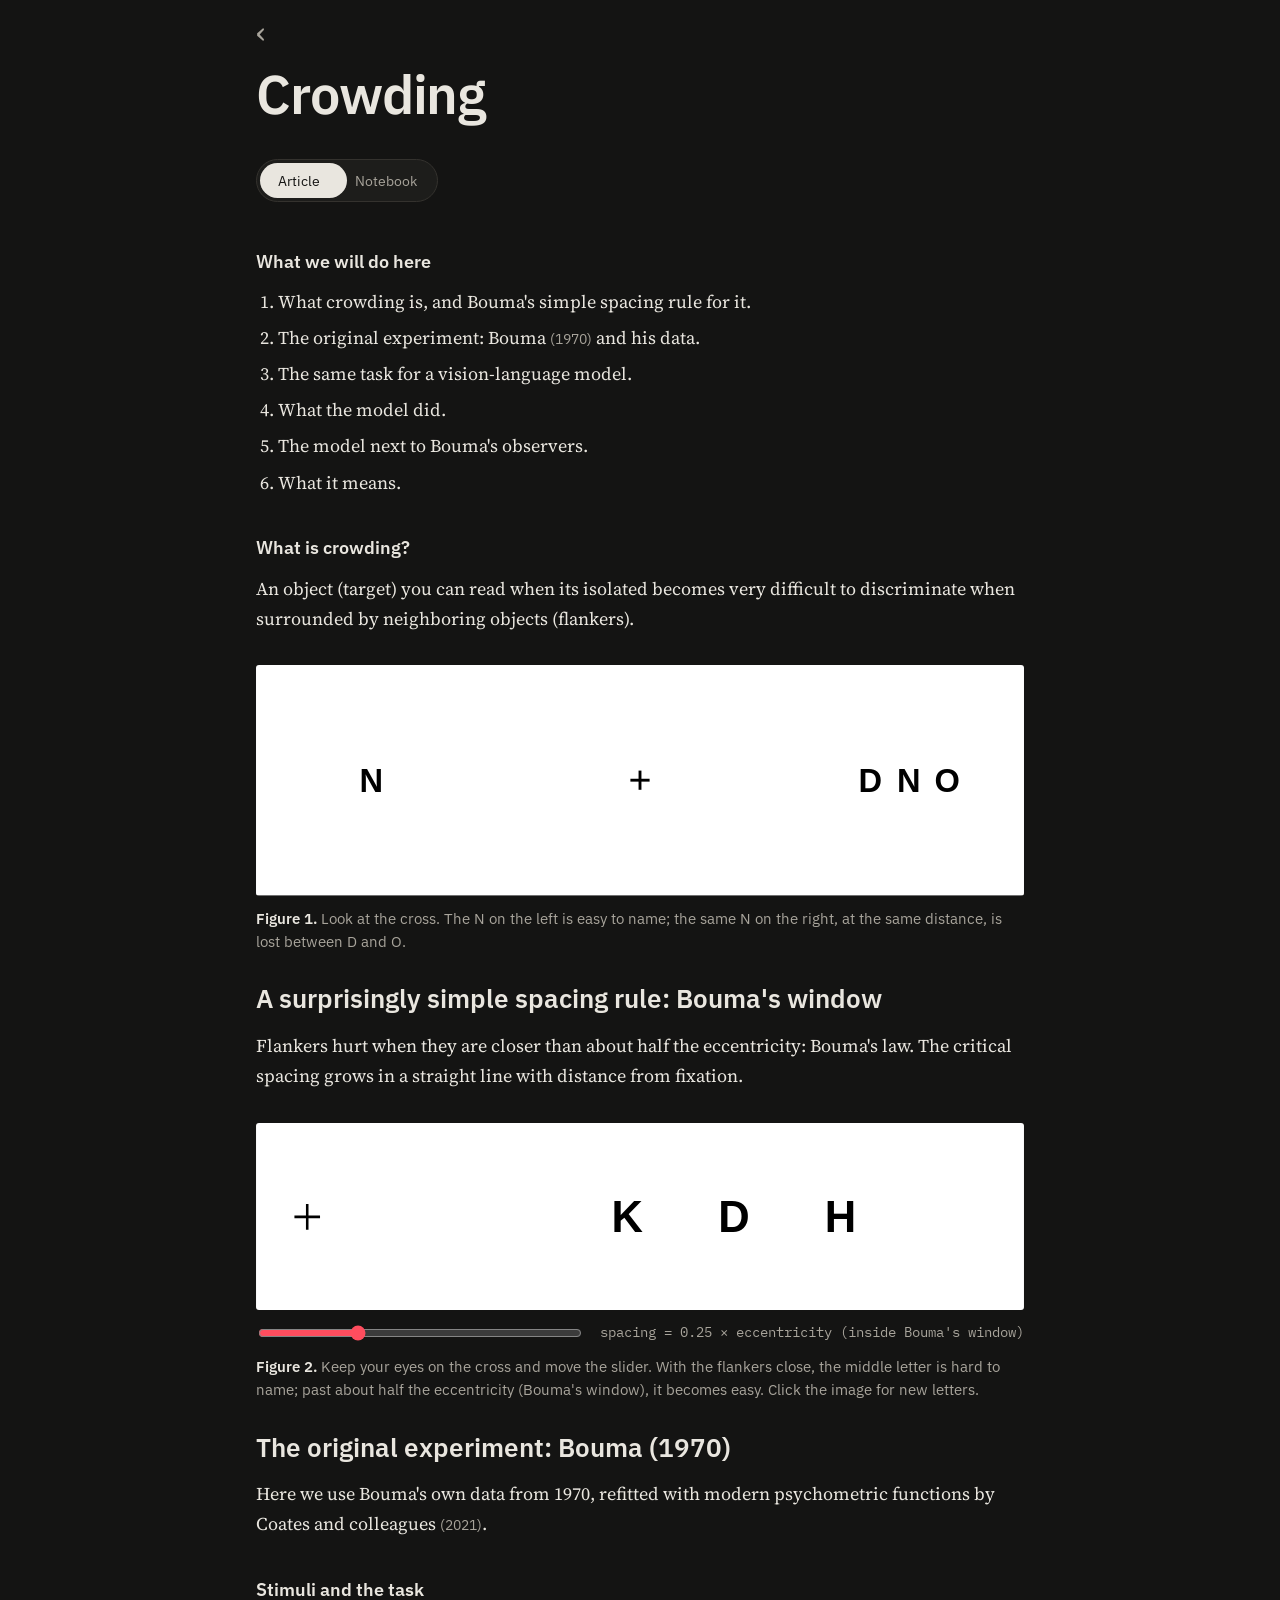
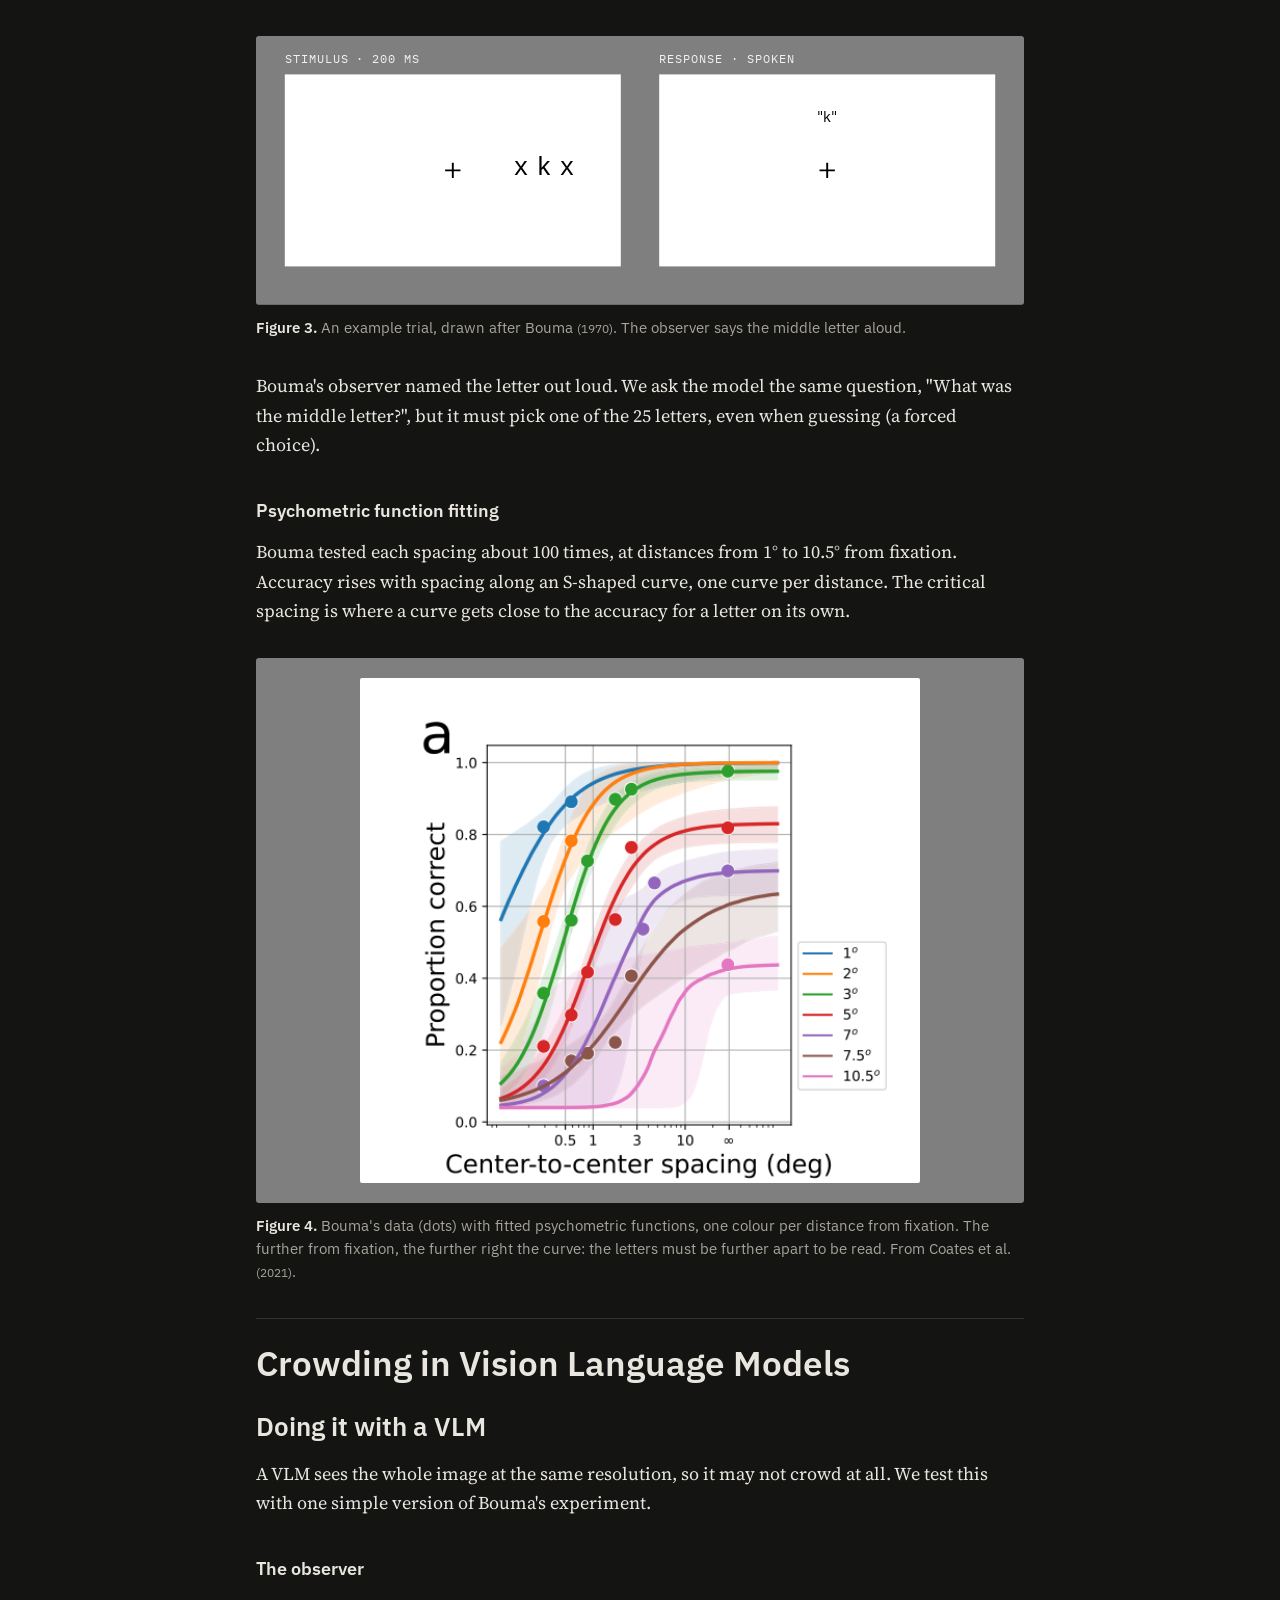
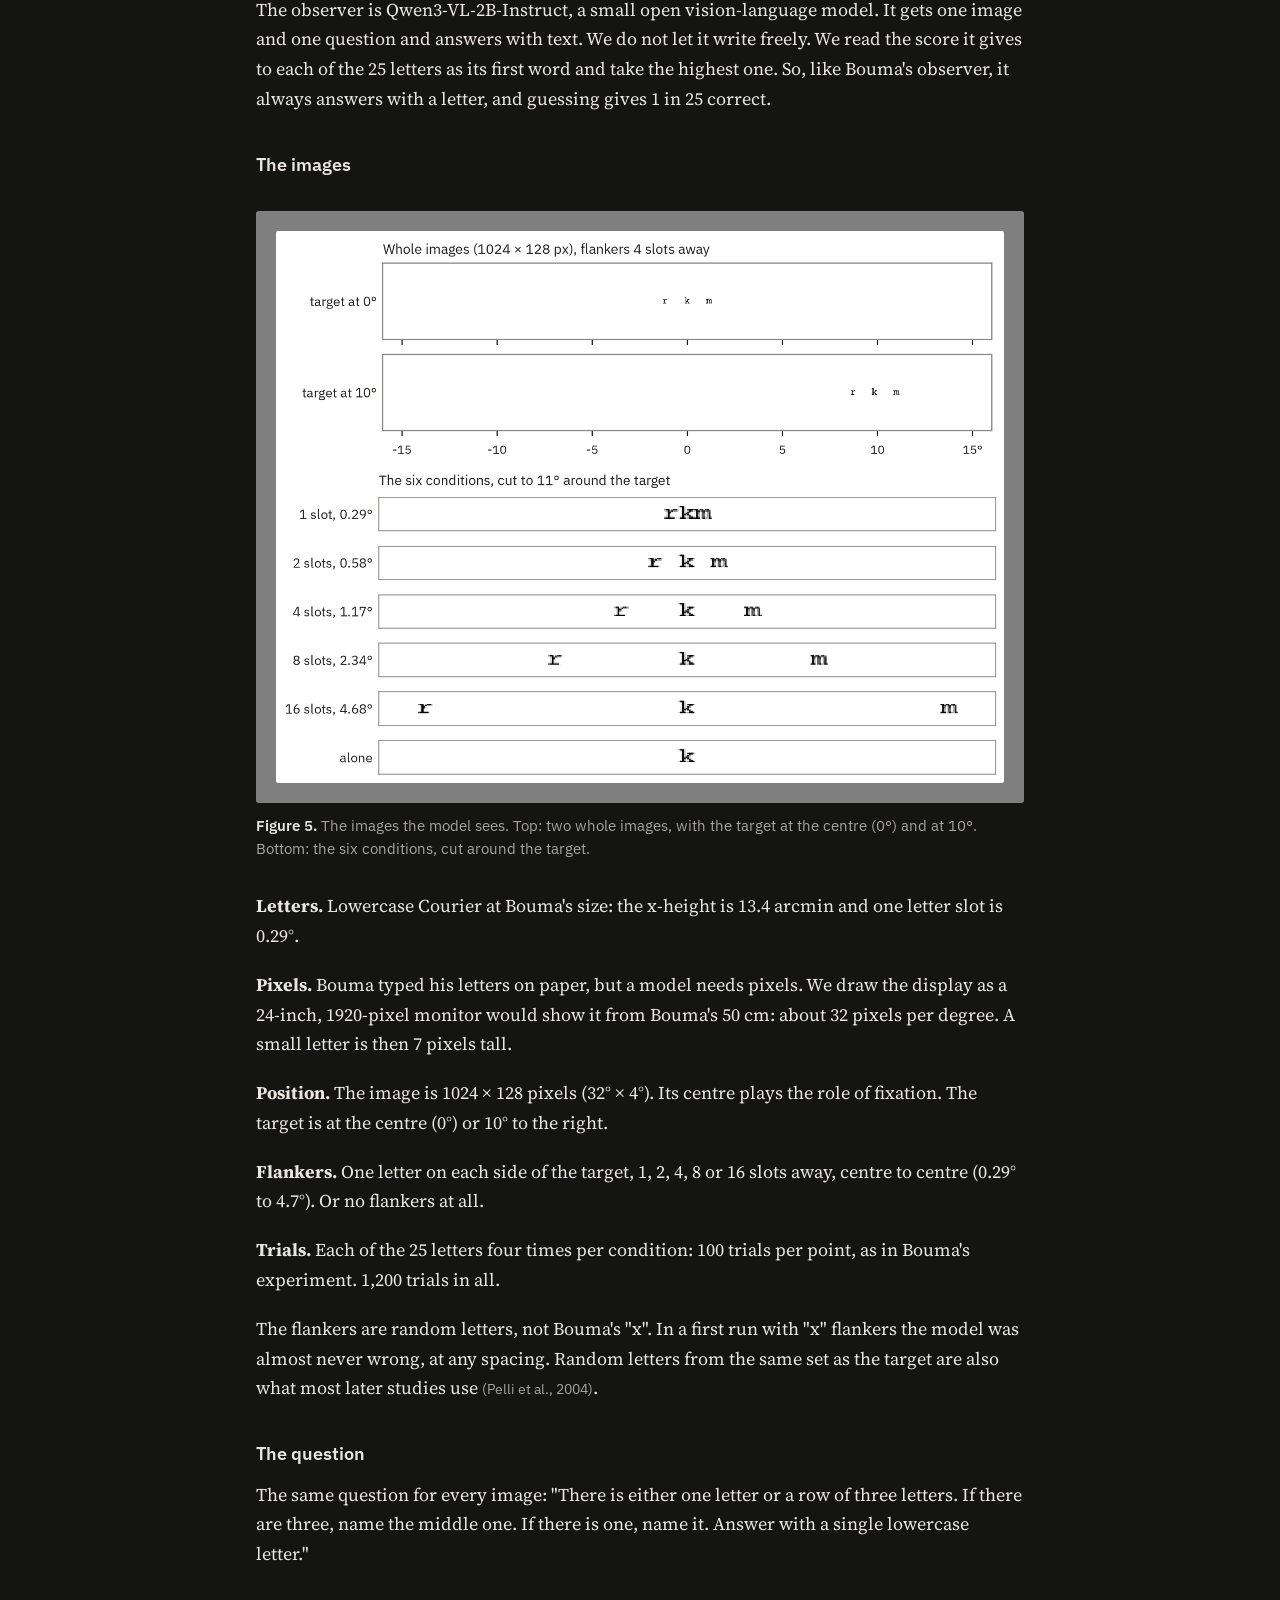
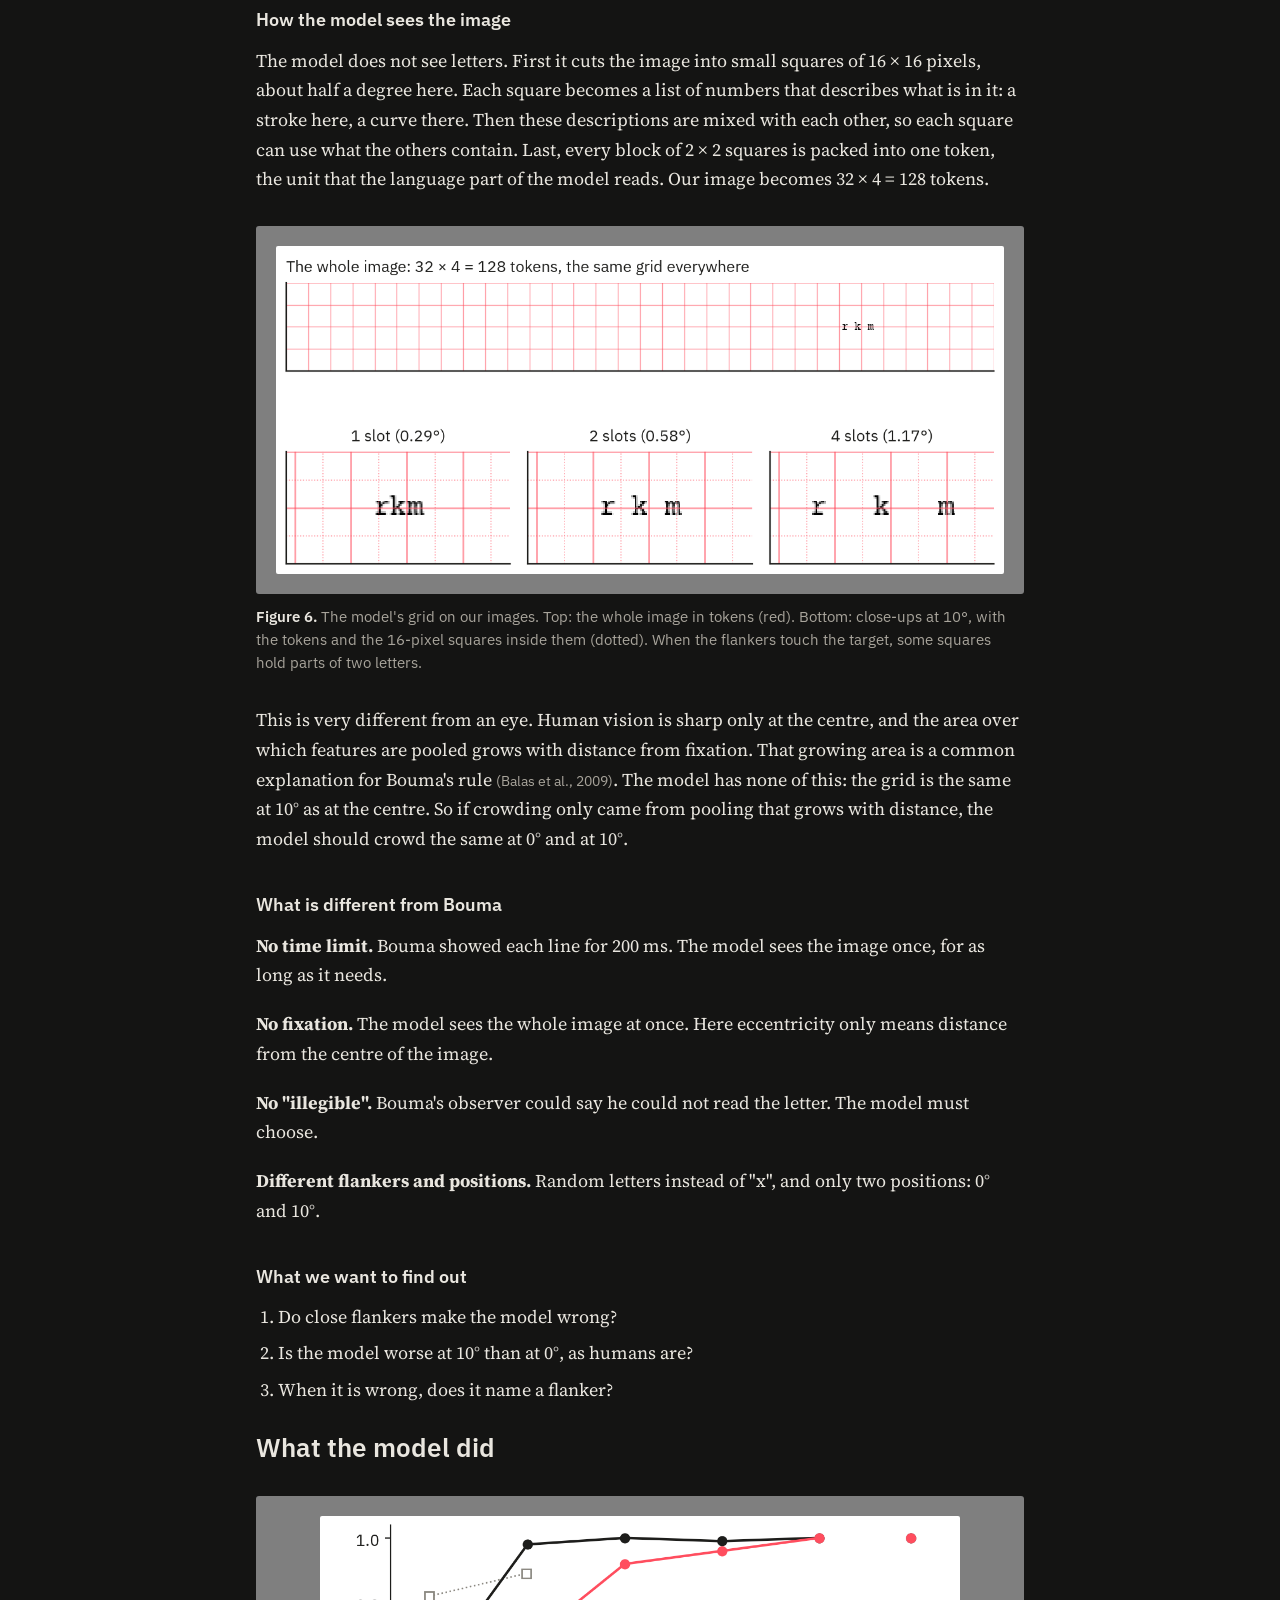
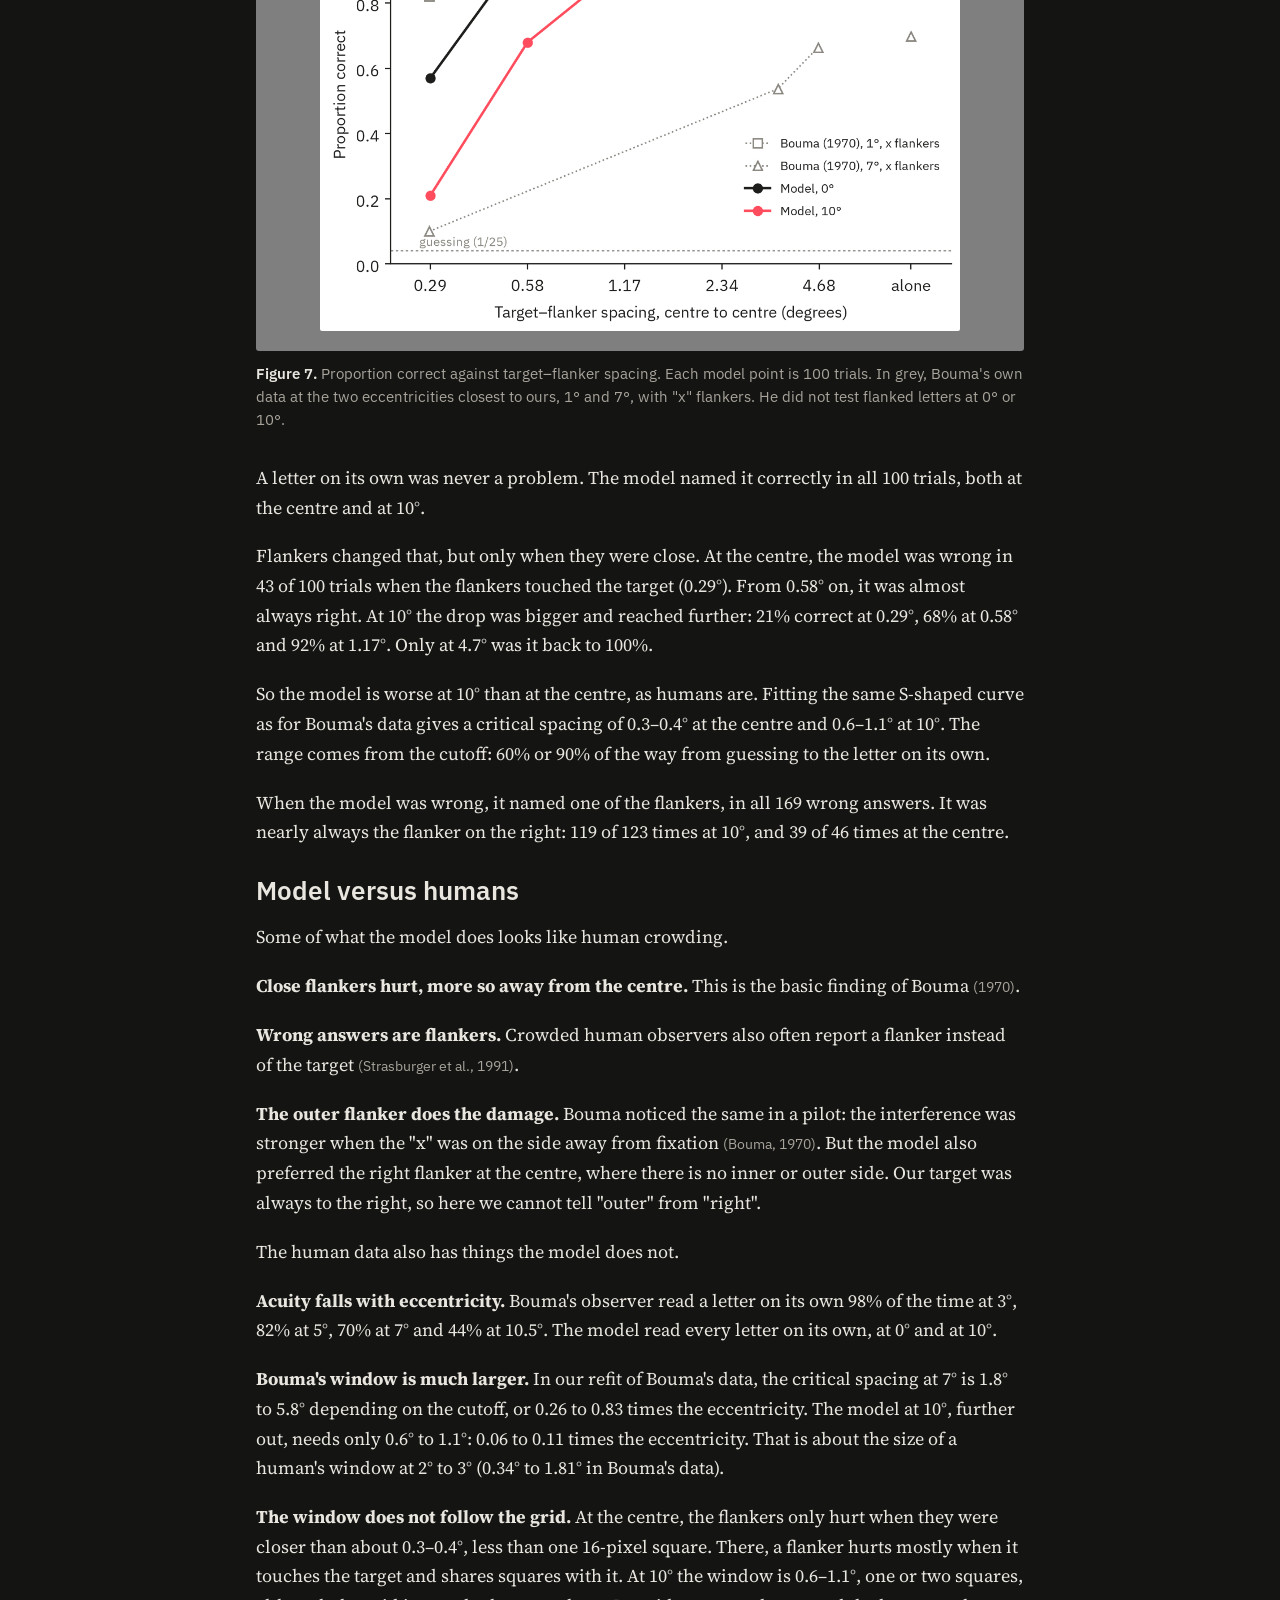
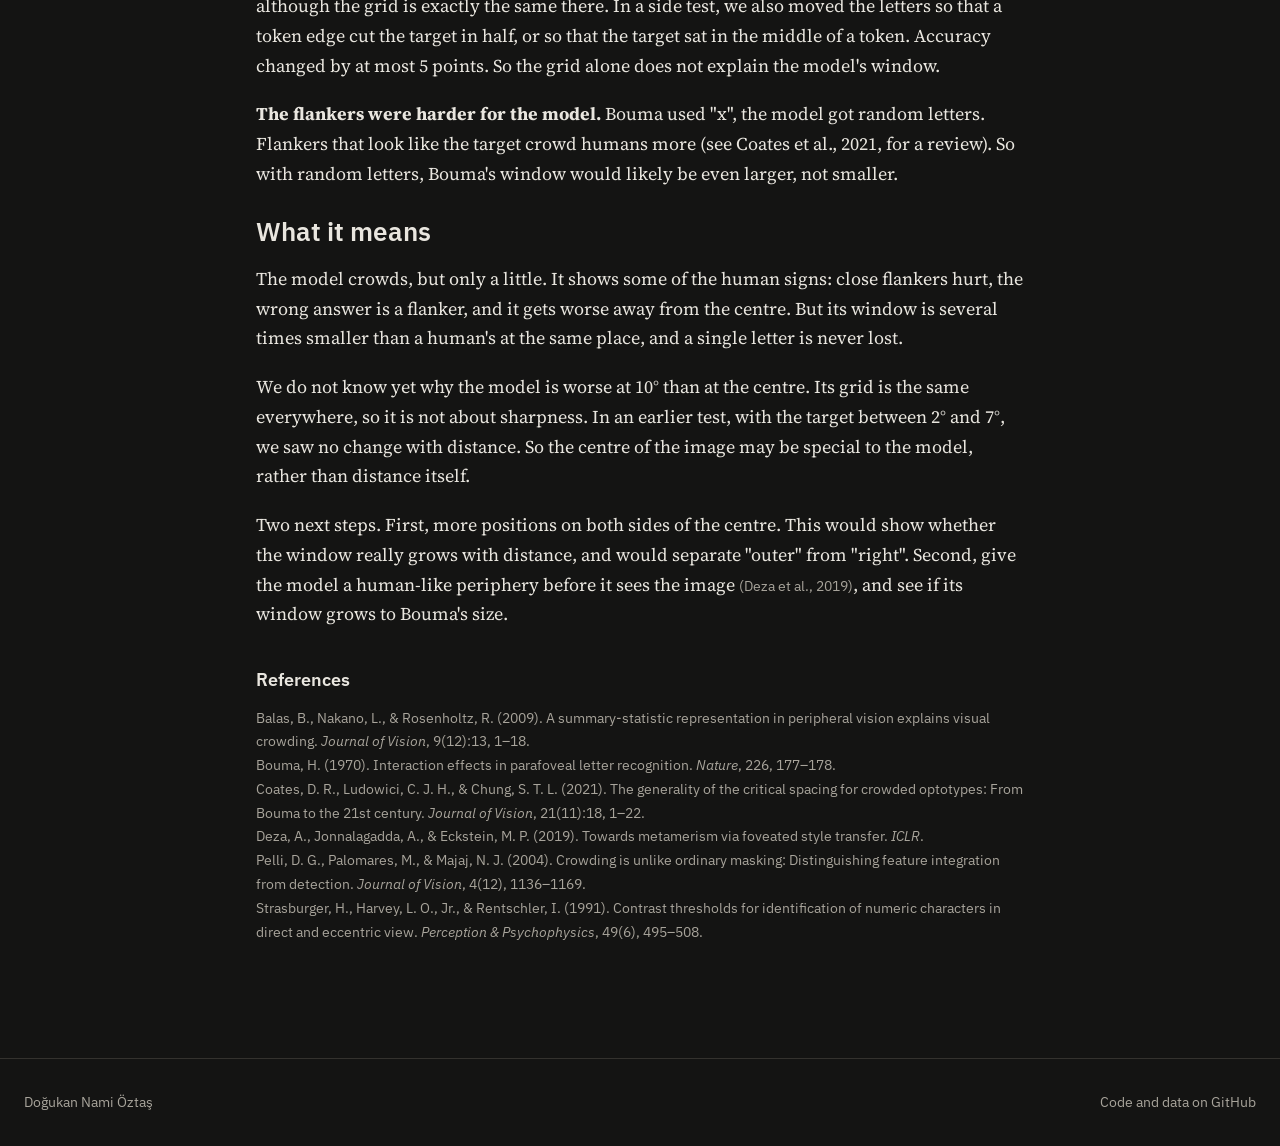
==== commit b90e5f96: "Crowding chapter: VLM experiment, results and write-up - One folder per chapter: chapters/crowding/ " ====
--- a/design/chapter.html
+++ b/design/chapter.html
@@ -1,5 +1,5 @@
 <!doctype html>
-<!-- Made by build.py from chapters/crowding.md. Edit that file, not this one. -->
+<!-- Made by build.py from chapters/crowding/crowding.md. Edit that file, not this one. -->
 <html lang="en">
 <head>
   <meta charset="utf-8">
@@ -33,7 +33,10 @@
 <ol>
 <li>What crowding is, and Bouma's simple spacing rule for it.</li>
 <li>The original experiment: Bouma <span class="cite">(1970)</span> and his data.</li>
-<li>Crowding in vision-language models: what we want to find out.</li>
+<li>The same task for a vision-language model.</li>
+<li>What the model did.</li>
+<li>The model next to Bouma's observers.</li>
+<li>What it means.</li>
 </ol>
 <h3>What is crowding?</h3>
 <p>An object (target) you can read when its isolated becomes very difficult to discriminate when surrounded by neighboring objects (flankers).</p>
@@ -117,22 +120,92 @@
 
 <h1 class="big-title">Crowding in Vision Language Models</h1>
 <section data-section="vlm">
-<h2>What we want to find out</h2>
-<p>A VLM sees the whole image at the same resolution, so it may not crowd at all.</p>
+<h2>Doing it with a VLM</h2>
+<p>A VLM sees the whole image at the same resolution, so it may not crowd at all. We test this with one simple version of Bouma's experiment.</p>
+<h3>The observer</h3>
+<p>The observer is Qwen3-VL-2B-Instruct, a small open vision-language model. It gets one image and one question and answers with text. We do not let it write freely. We read the score it gives to each of the 25 letters as its first word and take the highest one. So, like Bouma's observer, it always answers with a letter, and guessing gives 1 in 25 correct.</p>
+<h3>The images</h3>
+<figure>
+<div class="display">
+<div class="display-row one" style="grid-template-columns: minmax(0, 760px)">
+<div class="tile"><img src="img/vlm_conditions.png" alt=""></div>
+</div>
+</div>
+<figcaption><b>Figure 5.</b> The images the model sees. Top: two whole images, with the target at the centre (0°) and at 10°. Bottom: the six conditions, cut around the target.</figcaption>
+</figure>
+<p><b>Letters.</b> Lowercase Courier at Bouma's size: the x-height is 13.4 arcmin and one letter slot is 0.29°.</p>
+<p><b>Pixels.</b> Bouma typed his letters on paper, but a model needs pixels. We draw the display as a 24-inch, 1920-pixel monitor would show it from Bouma's 50 cm: about 32 pixels per degree. A small letter is then 7 pixels tall.</p>
+<p><b>Position.</b> The image is 1024 × 128 pixels (32° × 4°). Its centre plays the role of fixation. The target is at the centre (0°) or 10° to the right.</p>
+<p><b>Flankers.</b> One letter on each side of the target, 1, 2, 4, 8 or 16 slots away, centre to centre (0.29° to 4.7°). Or no flankers at all.</p>
+<p><b>Trials.</b> Each of the 25 letters four times per condition: 100 trials per point, as in Bouma's experiment. 1,200 trials in all.</p>
+<p>The flankers are random letters, not Bouma's "x". In a first run with "x" flankers the model was almost never wrong, at any spacing. Random letters from the same set as the target are also what most later studies use <span class="cite">(Pelli et al., 2004)</span>.</p>
+<h3>The question</h3>
+<p>The same question for every image: "There is either one letter or a row of three letters. If there are three, name the middle one. If there is one, name it. Answer with a single lowercase letter."</p>
+<h3>How the model sees the image</h3>
+<p>The model does not see letters. First it cuts the image into small squares of 16 × 16 pixels, about half a degree here. Each square becomes a list of numbers that describes what is in it: a stroke here, a curve there. Then these descriptions are mixed with each other, so each square can use what the others contain. Last, every block of 2 × 2 squares is packed into one token, the unit that the language part of the model reads. Our image becomes 32 × 4 = 128 tokens.</p>
+<figure>
+<div class="display">
+<div class="display-row one" style="grid-template-columns: minmax(0, 760px)">
+<div class="tile"><img src="img/vlm_grid.png" alt=""></div>
+</div>
+</div>
+<figcaption><b>Figure 6.</b> The model's grid on our images. Top: the whole image in tokens (red). Bottom: close-ups at 10°, with the tokens and the 16-pixel squares inside them (dotted). When the flankers touch the target, some squares hold parts of two letters.</figcaption>
+</figure>
+<p>This is very different from an eye. Human vision is sharp only at the centre, and the area over which features are pooled grows with distance from fixation. That growing area is a common explanation for Bouma's rule <span class="cite">(Balas et al., 2009)</span>. The model has none of this: the grid is the same at 10° as at the centre. So if crowding only came from pooling that grows with distance, the model should crowd the same at 0° and at 10°.</p>
+<h3>What is different from Bouma</h3>
+<p><b>No time limit.</b> Bouma showed each line for 200 ms. The model sees the image once, for as long as it needs.</p>
+<p><b>No fixation.</b> The model sees the whole image at once. Here eccentricity only means distance from the centre of the image.</p>
+<p><b>No "illegible".</b> Bouma's observer could say he could not read the letter. The model must choose.</p>
+<p><b>Different flankers and positions.</b> Random letters instead of "x", and only two positions: 0° and 10°.</p>
+<h3>What we want to find out</h3>
 <ol>
-<li><b>Do VLMs crowd?</b> First with plain images, then with images degraded the way human peripheral vision degrades them <span class="cite">(Texture Tiling Model; Balas et al., 2009)</span>.</li>
-<li><b>Do they follow Bouma's rule?</b> Does the critical spacing grow with eccentricity, at about half?</li>
-<li><b>Can we fit the same psychometric functions?</b> Model curves next to Bouma's.</li>
+<li>Do close flankers make the model wrong?</li>
+<li>Is the model worse at 10° than at 0°, as humans are?</li>
+<li>When it is wrong, does it name a flanker?</li>
 </ol>
 </section>
 
 <section data-section="model">
-<h2>References</h2>
+<h2>What the model did</h2>
+<figure>
+<div class="display">
+<div class="display-row one" style="grid-template-columns: minmax(0, 640px)">
+<div class="tile"><img src="img/vlm_results.png" alt=""></div>
+</div>
+</div>
+<figcaption><b>Figure 7.</b> Proportion correct against target–flanker spacing. Each model point is 100 trials. In grey, Bouma's own data at the two eccentricities closest to ours, 1° and 7°, with "x" flankers. He did not test flanked letters at 0° or 10°.</figcaption>
+</figure>
+<p>A letter on its own was never a problem. The model named it correctly in all 100 trials, both at the centre and at 10°.</p>
+<p>Flankers changed that, but only when they were close. At the centre, the model was wrong in 43 of 100 trials when the flankers touched the target (0.29°). From 0.58° on, it was almost always right. At 10° the drop was bigger and reached further: 21% correct at 0.29°, 68% at 0.58° and 92% at 1.17°. Only at 4.7° was it back to 100%.</p>
+<p>So the model is worse at 10° than at the centre, as humans are. Fitting the same S-shaped curve as for Bouma's data gives a critical spacing of 0.3–0.4° at the centre and 0.6–1.1° at 10°. The range comes from the cutoff: 60% or 90% of the way from guessing to the letter on its own.</p>
+<p>When the model was wrong, it named one of the flankers, in all 169 wrong answers. It was nearly always the flanker on the right: 119 of 123 times at 10°, and 39 of 46 times at the centre.</p>
+</section>
+
+<section data-section="compare">
+<h2>Model versus humans</h2>
+<p>Some of what the model does looks like human crowding.</p>
+<p><b>Close flankers hurt, more so away from the centre.</b> This is the basic finding of Bouma <span class="cite">(1970)</span>.</p>
+<p><b>Wrong answers are flankers.</b> Crowded human observers also often report a flanker instead of the target <span class="cite">(Strasburger et al., 1991)</span>.</p>
+<p><b>The outer flanker does the damage.</b> Bouma noticed the same in a pilot: the interference was stronger when the "x" was on the side away from fixation <span class="cite">(Bouma, 1970)</span>. But the model also preferred the right flanker at the centre, where there is no inner or outer side. Our target was always to the right, so here we cannot tell "outer" from "right".</p>
+<p>The human data also has things the model does not.</p>
+<p><b>Acuity falls with eccentricity.</b> Bouma's observer read a letter on its own 98% of the time at 3°, 82% at 5°, 70% at 7° and 44% at 10.5°. The model read every letter on its own, at 0° and at 10°.</p>
+<p><b>Bouma's window is much larger.</b> In our refit of Bouma's data, the critical spacing at 7° is 1.8° to 5.8° depending on the cutoff, or 0.26 to 0.83 times the eccentricity. The model at 10°, further out, needs only 0.6° to 1.1°: 0.06 to 0.11 times the eccentricity. That is about the size of a human's window at 2° to 3° (0.34° to 1.81° in Bouma's data).</p>
+<p><b>The window does not follow the grid.</b> At the centre, the flankers only hurt when they were closer than about 0.3–0.4°, less than one 16-pixel square. There, a flanker hurts mostly when it touches the target and shares squares with it. At 10° the window is 0.6–1.1°, one or two squares, although the grid is exactly the same there. In a side test, we also moved the letters so that a token edge cut the target in half, or so that the target sat in the middle of a token. Accuracy changed by at most 5 points. So the grid alone does not explain the model's window.</p>
+<p><b>The flankers were harder for the model.</b> Bouma used "x", the model got random letters. Flankers that look like the target crowd humans more (see Coates et al., 2021, for a review). So with random letters, Bouma's window would likely be even larger, not smaller.</p>
+</section>
+
+<section data-section="meaning">
+<h2>What it means</h2>
+<p>The model crowds, but only a little. It shows some of the human signs: close flankers hurt, the wrong answer is a flanker, and it gets worse away from the centre. But its window is several times smaller than a human's at the same place, and a single letter is never lost.</p>
+<p>We do not know yet why the model is worse at 10° than at the centre. Its grid is the same everywhere, so it is not about sharpness. In an earlier test, with the target between 2° and 7°, we saw no change with distance. So the centre of the image may be special to the model, rather than distance itself.</p>
+<p>Two next steps. First, more positions on both sides of the centre. This would show whether the window really grows with distance, and would separate "outer" from "right". Second, give the model a human-like periphery before it sees the image <span class="cite">(Deza et al., 2019)</span>, and see if its window grows to Bouma's size.</p>
+<h3>References</h3>
 <p class="cite">Balas, B., Nakano, L., &amp; Rosenholtz, R. (2009). A summary-statistic representation in peripheral vision explains visual crowding. <i>Journal of Vision</i>, 9(12):13, 1–18.<br>
 Bouma, H. (1970). Interaction effects in parafoveal letter recognition. <i>Nature</i>, 226, 177–178.<br>
 Coates, D. R., Ludowici, C. J. H., &amp; Chung, S. T. L. (2021). The generality of the critical spacing for crowded optotypes: From Bouma to the 21st century. <i>Journal of Vision</i>, 21(11):18, 1–22.<br>
 Deza, A., Jonnalagadda, A., &amp; Eckstein, M. P. (2019). Towards metamerism via foveated style transfer. <i>ICLR</i>.<br>
-Pelli, D. G., Palomares, M., &amp; Majaj, N. J. (2004). Crowding is unlike ordinary masking: Distinguishing feature integration from detection. <i>Journal of Vision</i>, 4(12), 1136–1169.</p>
+Pelli, D. G., Palomares, M., &amp; Majaj, N. J. (2004). Crowding is unlike ordinary masking: Distinguishing feature integration from detection. <i>Journal of Vision</i>, 4(12), 1136–1169.<br>
+Strasburger, H., Harvey, L. O., Jr., &amp; Rentschler, I. (1991). Contrast thresholds for identification of numeric characters in direct and eccentric view. <i>Perception &amp; Psychophysics</i>, 49(6), 495–508.</p>
 </section>
       </article>
 
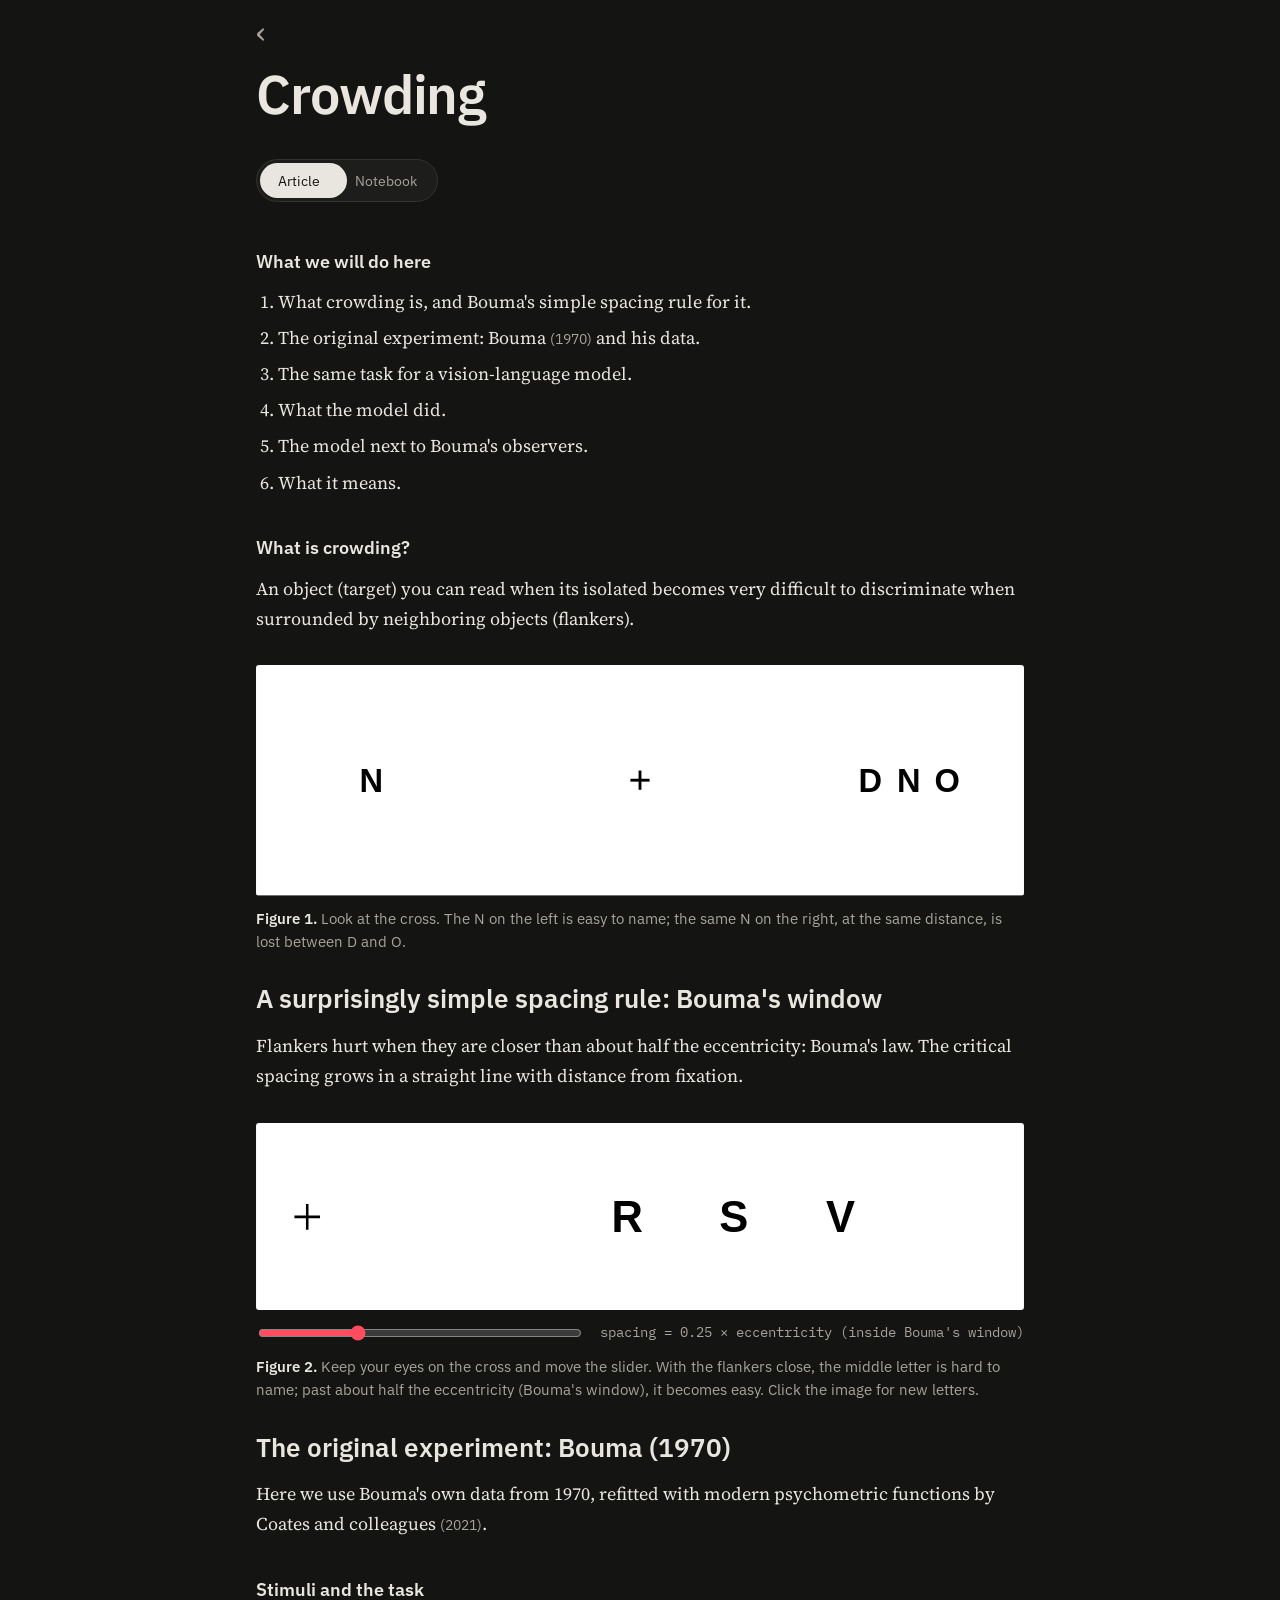
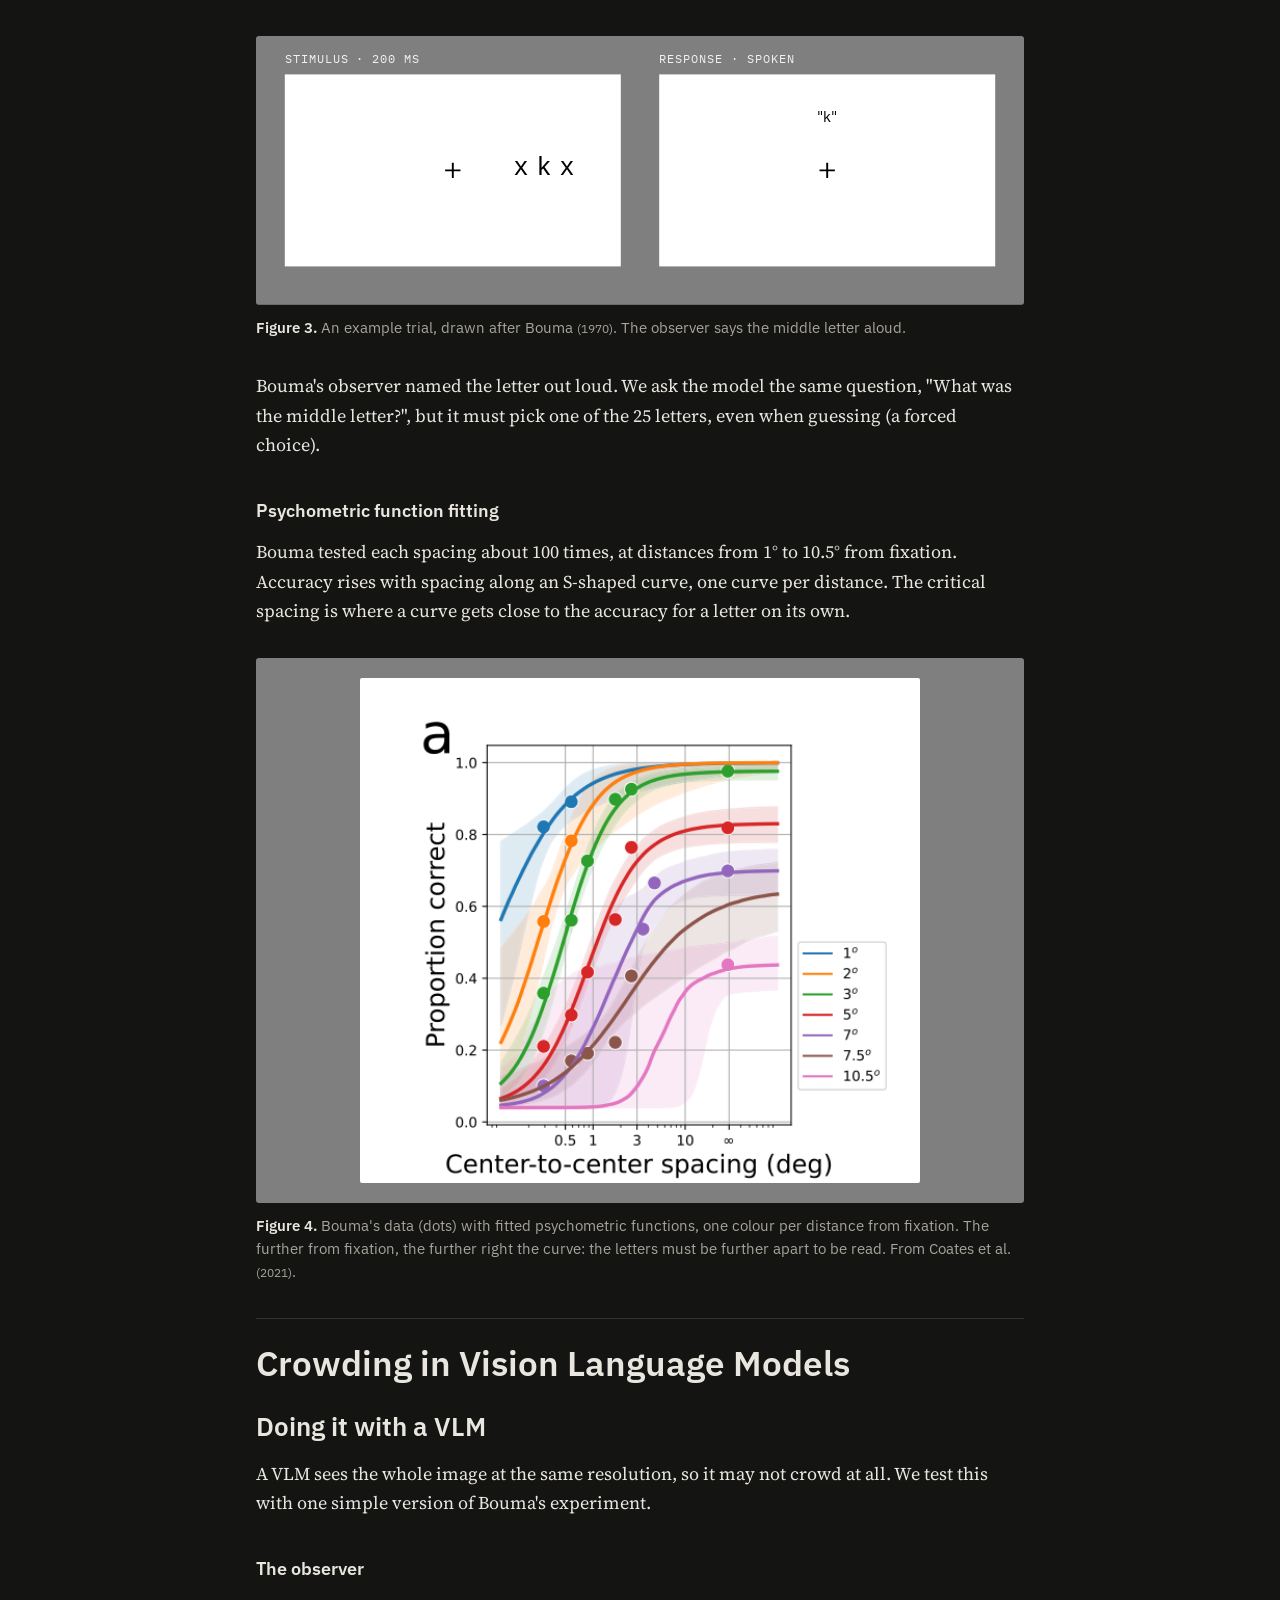
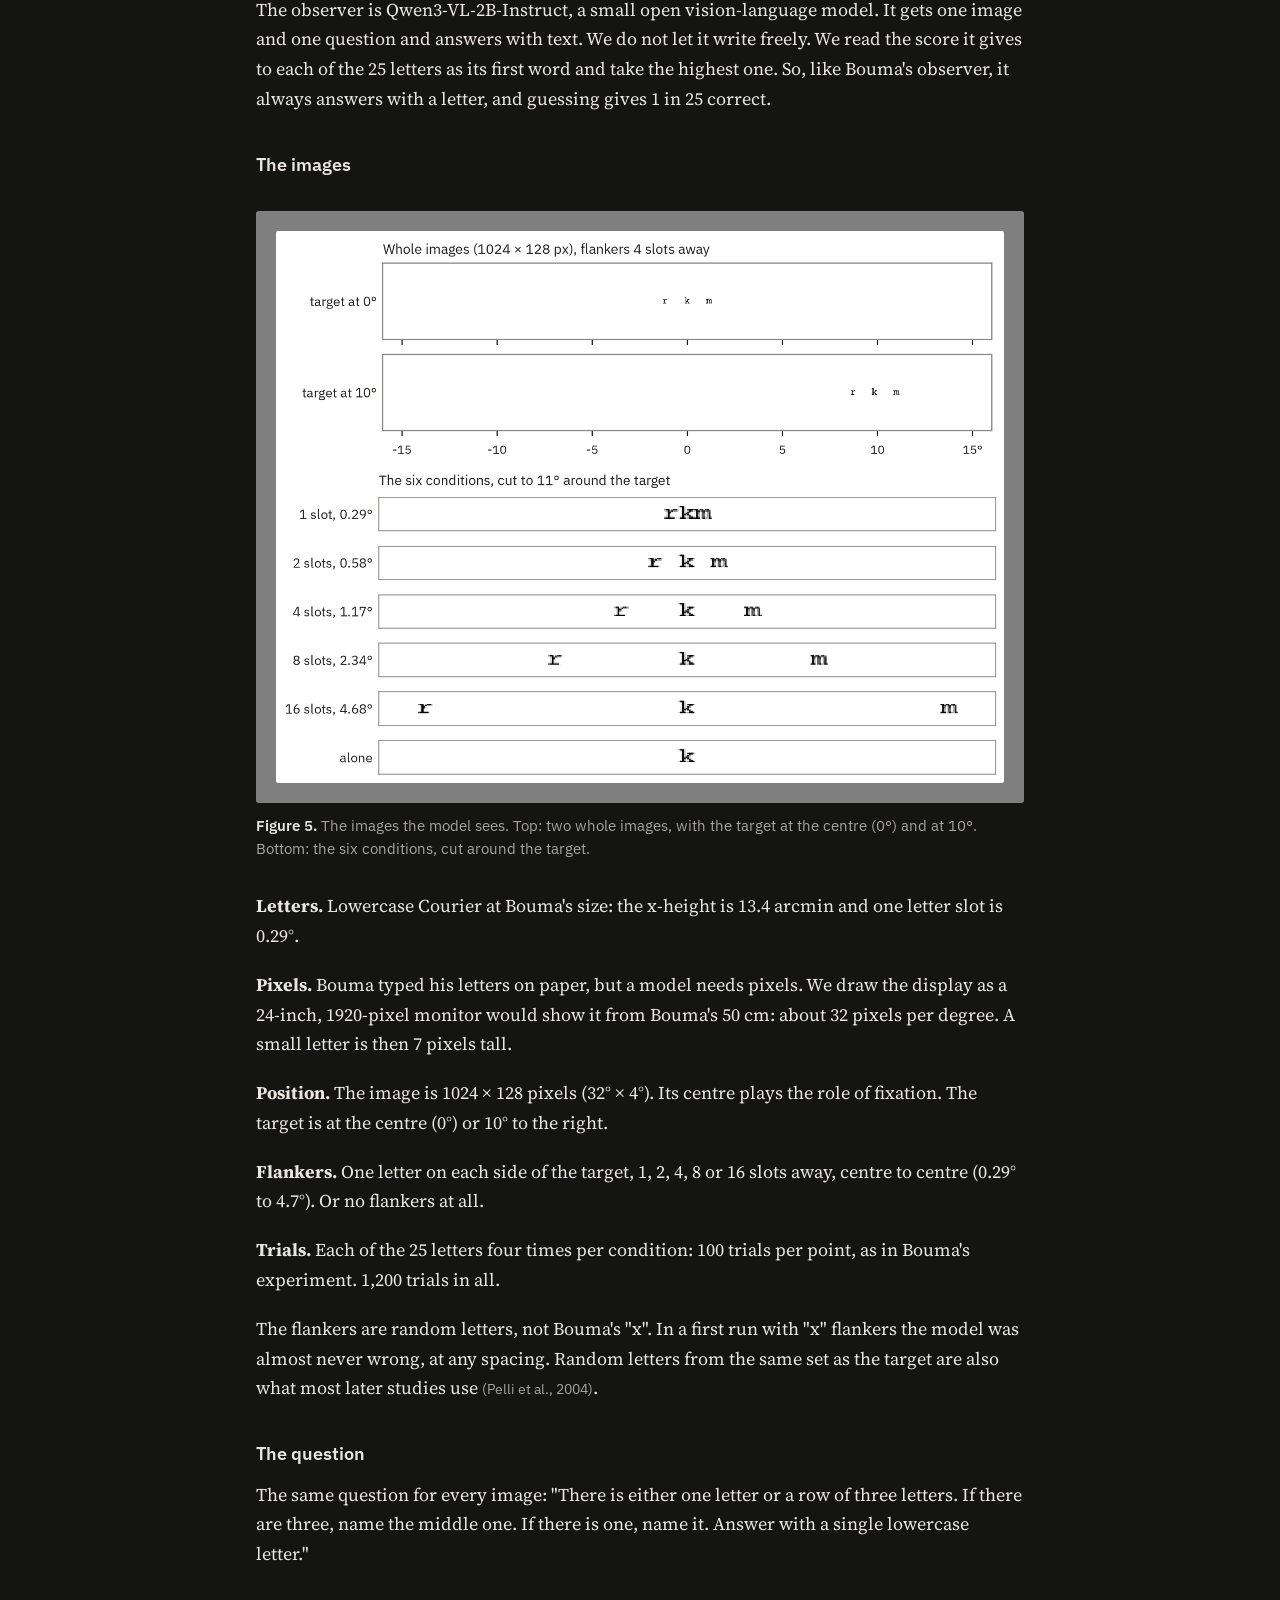
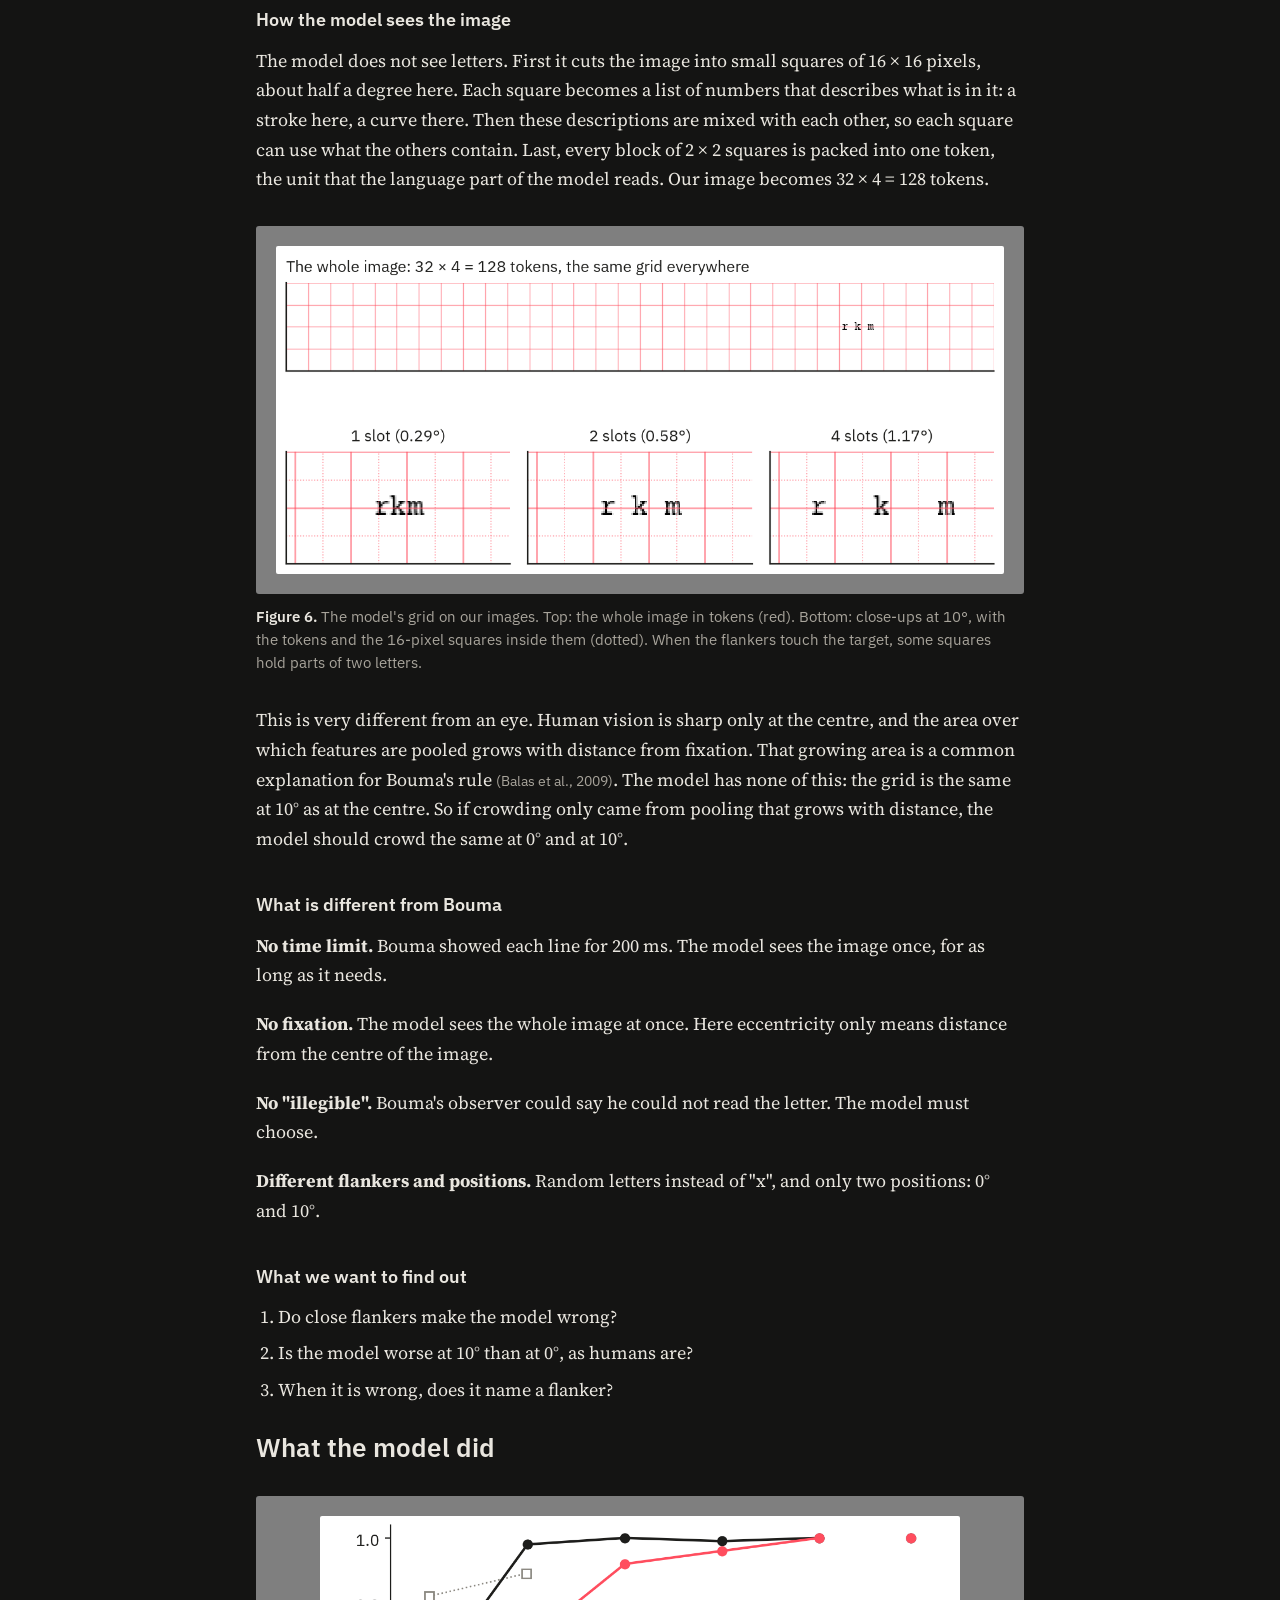
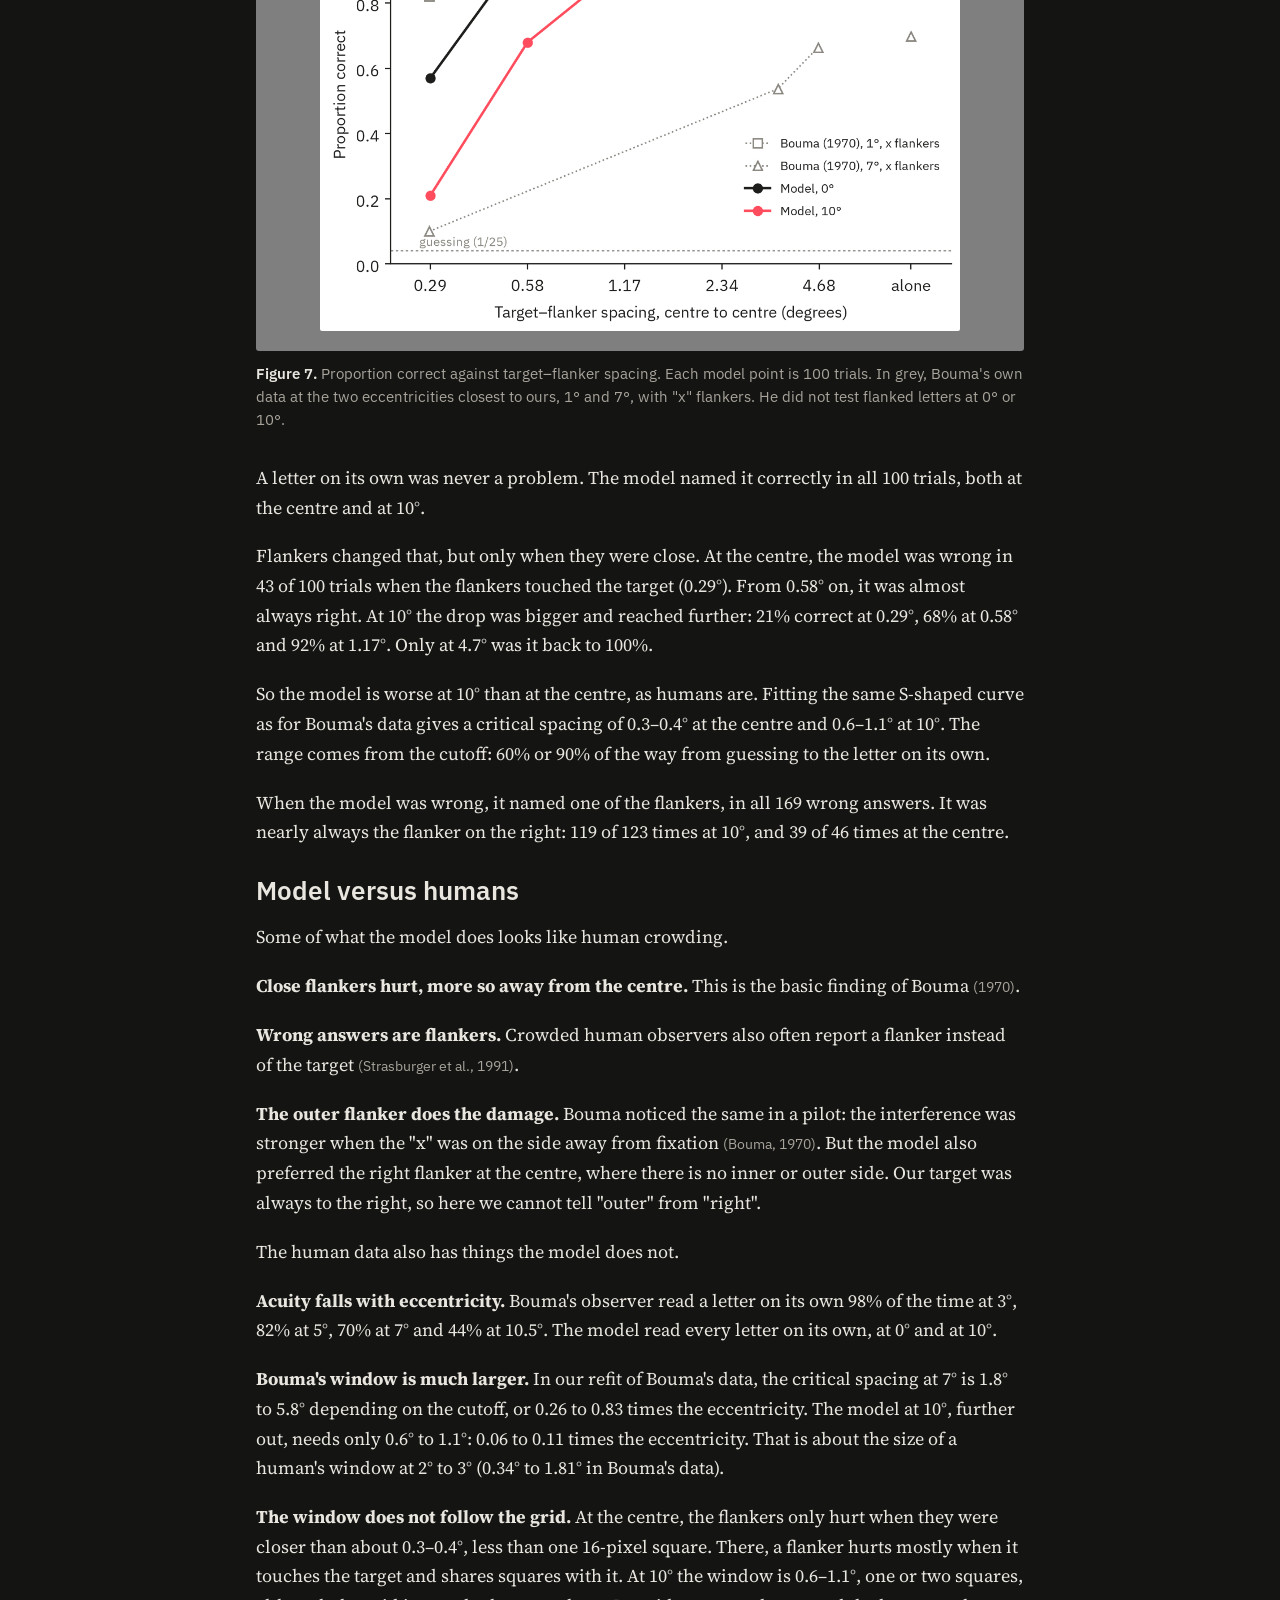
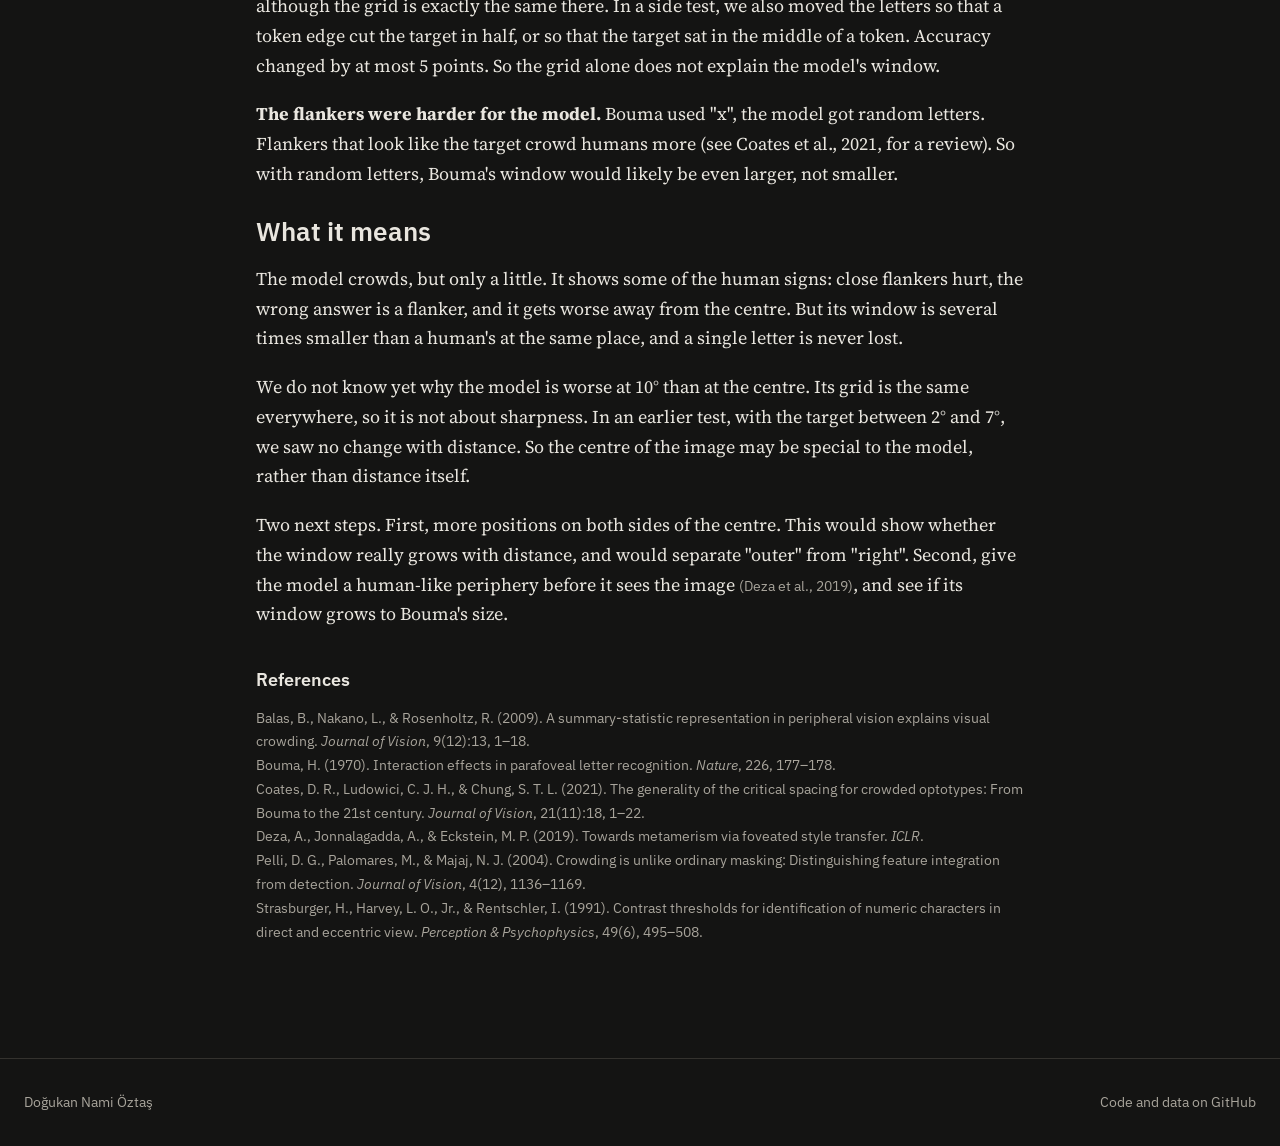
==== commit fbd83887: "Notebook view built from the chapter's real notebooks - build.py renders run_model.ipynb (with its C" ====
--- a/design/chapter.html
+++ b/design/chapter.html
@@ -211,59 +211,281 @@
 
       <!-- ================= NOTEBOOK ================= -->
       <div class="face notebook" id="notebook" hidden>
-
-        <section data-section="vlm">
-          <div class="nb-part">03 · Doing it with a VLM</div>
-
-          <div class="cell md"><div class="prompt"></div><div class="body">
-            <h3>The drawing function</h3>
-            <p><code>eccentricity</code> is the distance from the fixation cross to the target; <code>spacing</code> is the distance from the target to each flanker. Both are in degrees.</p>
-          </div></div>
-
-          <div class="cell"><div class="prompt">[7]</div><div class="body">
-<pre><span class="tok-k">def</span> drawCrowdingDisplay(target, leftFlanker, rightFlanker, eccentricity, spacing):
-  img  = Image.new(<span class="tok-s">"RGB"</span>, (imageSize, imageSize), <span class="tok-s">"white"</span>)
-  draw = ImageDraw.Draw(img)
-  font = ImageFont.truetype(fontPath, letterSize)
-
-  <span class="tok-c"># fixation cross in the centre</span>
-  draw.line((centre - <span class="tok-n">8</span>, centre, centre + <span class="tok-n">8</span>, centre), fill=<span class="tok-s">"black"</span>, width=<span class="tok-n">2</span>)
-  draw.line((centre, centre - <span class="tok-n">8</span>, centre, centre + <span class="tok-n">8</span>), fill=<span class="tok-s">"black"</span>, width=<span class="tok-n">2</span>)
-
-  <span class="tok-c"># target to the right of the cross</span>
-  targetX = centre + eccentricity * pixelsPerDegree
-  draw.text((targetX, centre), target, fill=<span class="tok-s">"black"</span>, font=font, anchor=<span class="tok-s">"mm"</span>)
-  ...</pre>
-          </div></div>
-
-          <div class="cell"><div class="prompt">[24]</div><div class="body">
-<pre>metamerLetters = neuroFovea(exampleLetters, seed=<span class="tok-n">0</span>)
-print(<span class="tok-s">"one metamer: %.1f s"</span> % (time.time() - startTime))</pre>
-            <div class="out">one metamer: 2.8 s</div>
-          </div></div>
-        </section>
-
-        <section data-section="model">
-          <div class="nb-part">04 · What the model did</div>
-          <div class="cell"><div class="prompt">[ ]</div><div class="body">
-<pre>letterResults = {}
-<span class="tok-k">for</span> version <span class="tok-k">in</span> versions:
-  <span class="tok-k">for</span> trial <span class="tok-k">in</span> letterTrials:
-    probs  = sloanProbs(img)
-    answer = sloanLetters[np.argmax(probs)]</pre>
-            <div class="out">not run yet</div>
-          </div></div>
-        </section>
-
-        <section data-section="compare">
-          <div class="nb-part">05 · Model versus humans</div>
-          <div class="cell md"><div class="prompt"></div><div class="body"><p>Not run yet.</p></div></div>
-        </section>
-
-        <section data-section="meaning">
-          <div class="nb-part">06 · What it means</div>
-          <div class="cell md"><div class="prompt"></div><div class="body"><p>Exercises from the notebook go here.</p></div></div>
-        </section>
+<section data-section="vlm">
+<div class="nb-part">03 · The experiment</div>
+<div class="nb-file">run_model.ipynb</div>
+<div class="cell md"><div class="prompt"></div><div class="body">
+<h3>Crowding with a vision-language model</h3>
+<p>Qwen3-VL-2B-Instruct names a letter that sits alone or between two other letters. The displays are drawn by <code>stimuli.py</code> in this folder <span class="cite">(letter size and spacing after Bouma, 1970)</span>:</p>
+<ul><li>target at <b>0°</b> (image centre) or <b>10°</b> (right of centre)</li><li>flankers at <b>1, 2, 4, 8 or 16 letter slots</b> (0.29 to 4.7°), or none</li><li>25 letters × 4 = <b>100 trials per condition</b>, 1,200 in all</li></ul>
+<p>Results go to <code>../data/model_results.csv</code>, one row per trial. <code>analysis.ipynb</code> makes the numbers and figures from that file.</p>
+<p>Needs a GPU: in Colab, Runtime &gt; Change runtime type &gt; T4 GPU. The run takes a few minutes.</p>
+</div></div>
+<div class="cell md"><div class="prompt"></div><div class="body">
+<h3>Setup</h3>
+</div></div>
+<div class="cell"><div class="prompt">[1]</div><div class="body">
+<pre><span class="tok-k">import</span> os
+<span class="tok-k">import</span> sys
+
+inColab = <span class="tok-s">&quot;</span><span class="tok-s">google.colab</span><span class="tok-s">&quot;</span> <span class="tok-k">in</span> sys.modules
+
+<span class="tok-k">if</span> inColab:
+  <span class="tok-k">from</span> google.colab <span class="tok-k">import</span> drive
+  drive.mount(<span class="tok-s">&quot;</span><span class="tok-s">/content/drive</span><span class="tok-s">&quot;</span>)
+  os.chdir(<span class="tok-s">&quot;</span><span class="tok-s">/content/drive/MyDrive/Projects/vlm-psychophysics/chapters/crowding/code</span><span class="tok-s">&quot;</span>)
+  os.system(<span class="tok-s">&quot;</span><span class="tok-s">pip install -q -U transformers</span><span class="tok-s">&quot;</span>)
+
+sys.path.insert(<span class="tok-n">0</span>, os.getcwd())
+print(<span class="tok-s">&quot;</span><span class="tok-s">running in Colab:</span><span class="tok-s">&quot;</span>, inColab)
+print(<span class="tok-s">&quot;</span><span class="tok-s">folder:</span><span class="tok-s">&quot;</span>, os.getcwd())</pre><div class="out">Mounted at /content/drive
+running in Colab: True
+folder: /content/drive/MyDrive/Projects/vlm-psychophysics/chapters/crowding/code</div></div></div>
+<div class="cell"><div class="prompt">[2]</div><div class="body">
+<pre><span class="tok-k">import</span> time
+<span class="tok-k">import</span> torch
+<span class="tok-k">import</span> numpy             <span class="tok-k">as</span> np
+<span class="tok-k">import</span> pandas            <span class="tok-k">as</span> pd
+<span class="tok-k">import</span> matplotlib.pyplot <span class="tok-k">as</span> plt
+<span class="tok-k">from</span> transformers       <span class="tok-k">import</span> AutoModelForImageTextToText, AutoProcessor
+<span class="tok-k">from</span> transformers.utils <span class="tok-k">import</span> logging
+
+<span class="tok-k">import</span> stimuli
+
+logging.disable_progress_bar()
+logging.set_verbosity_error()
+
+<span class="tok-k">if</span> torch.cuda.is_available():
+  device = <span class="tok-s">&quot;</span><span class="tok-s">cuda</span><span class="tok-s">&quot;</span>
+  dtype  = torch.float16
+<span class="tok-k">else</span>:
+  device = <span class="tok-s">&quot;</span><span class="tok-s">cpu</span><span class="tok-s">&quot;</span>
+  dtype  = torch.float32
+
+print(<span class="tok-s">&quot;</span><span class="tok-s">device:</span><span class="tok-s">&quot;</span>, device)</pre><div class="out">device: cuda</div></div></div>
+<div class="cell"><div class="prompt">[3]</div><div class="body">
+<pre>modelName = <span class="tok-s">&quot;</span><span class="tok-s">Qwen/Qwen3-VL-2B-Instruct</span><span class="tok-s">&quot;</span>
+
+model = AutoModelForImageTextToText.from_pretrained(modelName, dtype=dtype)
+model = model.to(device)
+model = model.eval()
+proc  = AutoProcessor.from_pretrained(modelName)
+
+
+<span class="tok-k">def</span> makeInputs(img, question):
+  messages = [
+    {<span class="tok-s">&quot;</span><span class="tok-s">role</span><span class="tok-s">&quot;</span>: <span class="tok-s">&quot;</span><span class="tok-s">user</span><span class="tok-s">&quot;</span>,
+     <span class="tok-s">&quot;</span><span class="tok-s">content</span><span class="tok-s">&quot;</span>: [
+       {<span class="tok-s">&quot;</span><span class="tok-s">type</span><span class="tok-s">&quot;</span>: <span class="tok-s">&quot;</span><span class="tok-s">image</span><span class="tok-s">&quot;</span>, <span class="tok-s">&quot;</span><span class="tok-s">image</span><span class="tok-s">&quot;</span>: img},
+       {<span class="tok-s">&quot;</span><span class="tok-s">type</span><span class="tok-s">&quot;</span>: <span class="tok-s">&quot;</span><span class="tok-s">text</span><span class="tok-s">&quot;</span>,  <span class="tok-s">&quot;</span><span class="tok-s">text</span><span class="tok-s">&quot;</span>:  question},
+     ]}
+  ]
+  inputs = proc.apply_chat_template(messages,
+                                    tokenize=<span class="tok-k">True</span>,
+                                    add_generation_prompt=<span class="tok-k">True</span>,
+                                    return_dict=<span class="tok-k">True</span>,
+                                    return_tensors=<span class="tok-s">&quot;</span><span class="tok-s">pt</span><span class="tok-s">&quot;</span>)
+  inputs = inputs.to(device)
+  inputs[<span class="tok-s">&quot;</span><span class="tok-s">pixel_values</span><span class="tok-s">&quot;</span>] = inputs[<span class="tok-s">&quot;</span><span class="tok-s">pixel_values</span><span class="tok-s">&quot;</span>].to(dtype)
+  <span class="tok-k">return</span> inputs
+
+
+<span class="tok-k">def</span> nextWordScores(img, question):
+  <span class="tok-c"># one forward pass: a score for every word the model could say first</span>
+  inputs = makeInputs(img, question)
+  <span class="tok-k">with</span> torch.no_grad():
+    output = model(**inputs, logits_to_keep=<span class="tok-n">1</span>)
+  <span class="tok-k">return</span> output.logits[<span class="tok-n">0</span>, -<span class="tok-n">1</span>].float().cpu()
+
+print(<span class="tok-s">&quot;</span><span class="tok-s">model loaded</span><span class="tok-s">&quot;</span>)</pre><div class="out">model loaded</div></div></div>
+<div class="cell md"><div class="prompt"></div><div class="body">
+<h3>The question and the scoring</h3>
+<p>The same question for every display:</p>
+<p>&gt; There is either one letter or a row of three letters. If there are three, name the middle &gt; one. If there is one, name it. Answer with a single lowercase letter.</p>
+<p>The answer is the most likely of the 25 letters (a-z without x), so guessing gives 1/25.</p>
+</div></div>
+<div class="cell"><div class="prompt">[4]</div><div class="body">
+<pre>question = (<span class="tok-s">&quot;</span><span class="tok-s">There is either one letter or a row of three letters. If there are three, name the middle one. </span><span class="tok-s">&quot;</span>
+            <span class="tok-s">&quot;</span><span class="tok-s">If there is one, name it. Answer with a single lowercase letter.</span><span class="tok-s">&quot;</span>)
+letters  = stimuli.LETTERS
+
+<span class="tok-c"># token IDs of &quot; a&quot;, &quot; b&quot;, ... (with the leading space); each must be a single token</span>
+letterIds = []
+<span class="tok-k">for</span> L <span class="tok-k">in</span> letters:
+  ids = proc.tokenizer.encode(<span class="tok-s">&quot;</span><span class="tok-s"> </span><span class="tok-s">&quot;</span> + L, add_special_tokens=<span class="tok-k">False</span>)
+  <span class="tok-k">assert</span> len(ids) == <span class="tok-n">1</span>, L
+  letterIds.append(ids[<span class="tok-n">0</span>])
+
+
+<span class="tok-k">def</span> letterProbs(img):
+  scores = nextWordScores(img, question)
+  <span class="tok-k">return</span> torch.softmax(scores[letterIds], dim=<span class="tok-n">0</span>).numpy()</pre></div></div>
+<div class="cell md"><div class="prompt"></div><div class="body">
+<h3>A check before the run</h3>
+<p>Two easy displays (flankers 8 slots away). The model should name "k", and it should see the image at its real size (1024 × 128, no resizing).</p>
+</div></div>
+<div class="cell"><div class="prompt">[5]</div><div class="body">
+<pre>fig, axs = plt.subplots(<span class="tok-n">2</span>, <span class="tok-n">1</span>, figsize=(<span class="tok-n">12</span>, <span class="tok-n">2.5</span>))
+<span class="tok-k">for</span> i, ecc <span class="tok-k">in</span> enumerate(stimuli.ECCENTRICITIES):
+  trial = dict(target=<span class="tok-s">&quot;</span><span class="tok-s">k</span><span class="tok-s">&quot;</span>, ecc_deg=ecc, spacing=<span class="tok-n">8</span>, inner_flanker=<span class="tok-s">&quot;</span><span class="tok-s">r</span><span class="tok-s">&quot;</span>, outer_flanker=<span class="tok-s">&quot;</span><span class="tok-s">m</span><span class="tok-s">&quot;</span>)
+  img   = stimuli.draw_trial(trial)
+  probs = letterProbs(img)
+  grid  = makeInputs(img, question)[<span class="tok-s">&quot;</span><span class="tok-s">image_grid_thw</span><span class="tok-s">&quot;</span>][<span class="tok-n">0</span>].tolist()
+  print(<span class="tok-s">&quot;</span><span class="tok-s">%2d</span><span class="tok-s"> deg: model sees </span><span class="tok-s">%d</span><span class="tok-s"> x </span><span class="tok-s">%d</span><span class="tok-s"> px; answer </span><span class="tok-s">%s</span><span class="tok-s"> (p = </span><span class="tok-s">%.2f</span><span class="tok-s">)</span><span class="tok-s">&quot;</span>
+        % (ecc, grid[<span class="tok-n">2</span>] * <span class="tok-n">16</span>, grid[<span class="tok-n">1</span>] * <span class="tok-n">16</span>, letters[np.argmax(probs)], np.max(probs)))
+  axs[i].imshow(img)
+  axs[i].set_title(<span class="tok-s">&quot;</span><span class="tok-s">%d</span><span class="tok-s"> deg</span><span class="tok-s">&quot;</span> % ecc)
+  axs[i].axis(<span class="tok-s">&quot;</span><span class="tok-s">off</span><span class="tok-s">&quot;</span>)
+plt.tight_layout()
+plt.show()</pre><div class="out"> 0 deg: model sees 1024 x 128 px; answer k (p = 1.00)
+10 deg: model sees 1024 x 128 px; answer k (p = 1.00)</div><div class="out"><img src="[data-uri]" alt=""></div></div></div>
+</section>
+
+<section data-section="model">
+<div class="nb-part">04 · What the model did</div>
+<div class="nb-file">run_model.ipynb</div>
+<div class="cell md"><div class="prompt"></div><div class="body">
+<h3>The run</h3>
+<p>1,200 trials. If Colab disconnects, run the cell again: trials already in the file are skipped.</p>
+</div></div>
+<div class="cell"><div class="prompt">[6]</div><div class="body">
+<pre>resultsFile = <span class="tok-s">&quot;</span><span class="tok-s">../data/model_results.csv</span><span class="tok-s">&quot;</span>
+
+<span class="tok-k">if</span> os.path.exists(resultsFile):
+  results = pd.read_csv(resultsFile).to_dict(<span class="tok-s">&quot;</span><span class="tok-s">records</span><span class="tok-s">&quot;</span>)
+<span class="tok-k">else</span>:
+  results = []
+done = set(r[<span class="tok-s">&quot;</span><span class="tok-s">index</span><span class="tok-s">&quot;</span>] <span class="tok-k">for</span> r <span class="tok-k">in</span> results)
+
+startTime = time.time()
+<span class="tok-k">for</span> trial <span class="tok-k">in</span> stimuli.make_trials():
+  <span class="tok-k">if</span> trial[<span class="tok-s">&quot;</span><span class="tok-s">index</span><span class="tok-s">&quot;</span>] <span class="tok-k">in</span> done:
+    <span class="tok-k">continue</span>
+
+  probs  = letterProbs(stimuli.draw_trial(trial))
+  answer = letters[np.argmax(probs)]
+
+  results.append({**trial,
+                  <span class="tok-s">&quot;</span><span class="tok-s">model</span><span class="tok-s">&quot;</span>:     modelName,
+                  <span class="tok-s">&quot;</span><span class="tok-s">answer</span><span class="tok-s">&quot;</span>:    answer,
+                  <span class="tok-s">&quot;</span><span class="tok-s">correct</span><span class="tok-s">&quot;</span>:   answer == trial[<span class="tok-s">&quot;</span><span class="tok-s">target</span><span class="tok-s">&quot;</span>],
+                  <span class="tok-s">&quot;</span><span class="tok-s">p_correct</span><span class="tok-s">&quot;</span>: float(probs[letters.index(trial[<span class="tok-s">&quot;</span><span class="tok-s">target</span><span class="tok-s">&quot;</span>])])})
+  <span class="tok-k">if</span> len(results) % <span class="tok-n">200</span> == <span class="tok-n">0</span>:
+    pd.DataFrame(results).to_csv(resultsFile, index=<span class="tok-k">False</span>)
+    print(<span class="tok-s">&quot;</span><span class="tok-s">%d</span><span class="tok-s"> trials, </span><span class="tok-s">%.0f</span><span class="tok-s"> s</span><span class="tok-s">&quot;</span> % (len(results), time.time() - startTime))
+
+pd.DataFrame(results).to_csv(resultsFile, index=<span class="tok-k">False</span>)
+print(<span class="tok-s">&quot;</span><span class="tok-s">done: </span><span class="tok-s">%d</span><span class="tok-s"> trials in </span><span class="tok-s">%.0f</span><span class="tok-s"> s</span><span class="tok-s">&quot;</span> % (len(results), time.time() - startTime))</pre><div class="out">200 trials, 22 s
+400 trials, 43 s
+600 trials, 72 s
+800 trials, 93 s
+1000 trials, 115 s
+1200 trials, 137 s
+done: 1200 trials in 137 s</div></div></div>
+<div class="cell md"><div class="prompt"></div><div class="body">
+<h3>Proportion correct</h3>
+</div></div>
+<div class="cell"><div class="prompt">[7]</div><div class="body">
+<pre>df = pd.DataFrame(results)
+df[<span class="tok-s">&quot;</span><span class="tok-s">spacing</span><span class="tok-s">&quot;</span>] = df[<span class="tok-s">&quot;</span><span class="tok-s">spacing</span><span class="tok-s">&quot;</span>].fillna(<span class="tok-n">0</span>).astype(int)          <span class="tok-c"># 0 = no flankers</span>
+table = df.pivot_table(index=<span class="tok-s">&quot;</span><span class="tok-s">ecc_deg</span><span class="tok-s">&quot;</span>, columns=<span class="tok-s">&quot;</span><span class="tok-s">spacing</span><span class="tok-s">&quot;</span>, values=<span class="tok-s">&quot;</span><span class="tok-s">correct</span><span class="tok-s">&quot;</span>)
+table = table.rename(columns={<span class="tok-n">0</span>: <span class="tok-s">&quot;</span><span class="tok-s">alone</span><span class="tok-s">&quot;</span>})
+print(<span class="tok-s">&quot;</span><span class="tok-s">columns: spacing in letter slots</span><span class="tok-s">&quot;</span>)
+print(table.round(<span class="tok-n">2</span>))</pre><div class="out">columns: spacing in letter slots
+spacing  alone     1     2     4     8   16
+ecc_deg                                    
+0          1.0  0.57  0.98  1.00  0.99  1.0
+10         1.0  0.21  0.68  0.92  0.96  1.0</div></div></div>
+<div class="nb-file">analysis.ipynb</div>
+<div class="cell md"><div class="prompt"></div><div class="body">
+<h3>Analysis</h3>
+<p>This part runs on a laptop, no GPU needed. It reads the model's answers from <code>../data/model_results.csv</code> (made by <code>run_model.ipynb</code>) and Bouma's data from <code>../data/bouma1970_from_coates2021.csv</code>.</p>
+</div></div>
+<div class="cell"><div class="prompt">[1]</div><div class="body">
+<pre><span class="tok-k">import</span> numpy  <span class="tok-k">as</span> np
+<span class="tok-k">import</span> pandas <span class="tok-k">as</span> pd
+<span class="tok-k">from</span> IPython.display <span class="tok-k">import</span> Image
+
+<span class="tok-k">import</span> figures      <span class="tok-c"># the figures on the page</span>
+<span class="tok-k">import</span> fit_bouma    <span class="tok-c"># the psychometric function used for Bouma&#x27;s data</span>
+<span class="tok-k">import</span> stimuli      <span class="tok-c"># the experiment&#x27;s numbers</span>
+
+model = pd.read_csv(<span class="tok-s">&quot;</span><span class="tok-s">../data/model_results.csv</span><span class="tok-s">&quot;</span>)
+bouma = pd.read_csv(<span class="tok-s">&quot;</span><span class="tok-s">../data/bouma1970_from_coates2021.csv</span><span class="tok-s">&quot;</span>)
+print(<span class="tok-s">&quot;</span><span class="tok-s">model trials:</span><span class="tok-s">&quot;</span>, len(model))</pre><div class="out">model trials: 1200</div></div></div>
+<div class="cell md"><div class="prompt"></div><div class="body">
+<h3>Proportion correct</h3>
+</div></div>
+<div class="cell"><div class="prompt">[2]</div><div class="body">
+<pre>model[<span class="tok-s">&quot;</span><span class="tok-s">spacing_deg</span><span class="tok-s">&quot;</span>] = model[<span class="tok-s">&quot;</span><span class="tok-s">spacing</span><span class="tok-s">&quot;</span>].map(stimuli.spacing_deg)      <span class="tok-c"># NaN = no flankers</span>
+table = model.pivot_table(index=<span class="tok-s">&quot;</span><span class="tok-s">ecc_deg</span><span class="tok-s">&quot;</span>, columns=model[<span class="tok-s">&quot;</span><span class="tok-s">spacing_deg</span><span class="tok-s">&quot;</span>].fillna(np.inf).round(<span class="tok-n">2</span>), values=<span class="tok-s">&quot;</span><span class="tok-s">correct</span><span class="tok-s">&quot;</span>)
+table = table.rename(columns={np.inf: <span class="tok-s">&quot;</span><span class="tok-s">alone</span><span class="tok-s">&quot;</span>})
+print(<span class="tok-s">&quot;</span><span class="tok-s">rows: target position (deg); columns: spacing, centre to centre (deg)</span><span class="tok-s">&quot;</span>)
+print(table.round(<span class="tok-n">2</span>))</pre><div class="out">rows: target position (deg); columns: spacing, centre to centre (deg)
+spacing_deg  0.29  0.58  1.17  2.34  4.68  alone
+ecc_deg                                         
+0            0.57  0.98  1.00  0.99   1.0    1.0
+10           0.21  0.68  0.92  0.96   1.0    1.0</div></div></div>
+<div class="cell md"><div class="prompt"></div><div class="body">
+<h3>What the wrong answers were</h3>
+</div></div>
+<div class="cell"><div class="prompt">[3]</div><div class="body">
+<pre>wrong = model[model[<span class="tok-s">&quot;</span><span class="tok-s">spacing</span><span class="tok-s">&quot;</span>].notna() &amp; ~model[<span class="tok-s">&quot;</span><span class="tok-s">correct</span><span class="tok-s">&quot;</span>]]
+<span class="tok-k">for</span> ecc, w <span class="tok-k">in</span> wrong.groupby(<span class="tok-s">&quot;</span><span class="tok-s">ecc_deg</span><span class="tok-s">&quot;</span>):
+  left  = (w[<span class="tok-s">&quot;</span><span class="tok-s">answer</span><span class="tok-s">&quot;</span>] == w[<span class="tok-s">&quot;</span><span class="tok-s">inner_flanker</span><span class="tok-s">&quot;</span>]).sum()     <span class="tok-c"># inner = the flanker on the left</span>
+  right = (w[<span class="tok-s">&quot;</span><span class="tok-s">answer</span><span class="tok-s">&quot;</span>] == w[<span class="tok-s">&quot;</span><span class="tok-s">outer_flanker</span><span class="tok-s">&quot;</span>]).sum()
+  print(<span class="tok-s">&quot;</span><span class="tok-s">%2d</span><span class="tok-s"> deg: </span><span class="tok-s">%3d</span><span class="tok-s"> wrong, named a flanker </span><span class="tok-s">%3d</span><span class="tok-s"> times (left </span><span class="tok-s">%d</span><span class="tok-s">, right </span><span class="tok-s">%d</span><span class="tok-s">)</span><span class="tok-s">&quot;</span> % (ecc, len(w), left + right, left, right))</pre><div class="out"> 0 deg:  46 wrong, named a flanker  46 times (left 7, right 39)
+10 deg: 123 wrong, named a flanker 123 times (left 4, right 119)</div></div></div>
+<div class="cell"><div class="prompt">[4]</div><div class="body">
+<pre>figures.results_figure(<span class="tok-s">&quot;</span><span class="tok-s">../img/vlm_results.png</span><span class="tok-s">&quot;</span>, model, bouma)
+Image(<span class="tok-s">&quot;</span><span class="tok-s">../img/vlm_results.png</span><span class="tok-s">&quot;</span>, width=<span class="tok-n">560</span>)</pre><div class="out"><img src="[data-uri]" alt=""></div></div></div>
+</section>
+
+<section data-section="compare">
+<div class="nb-part">05 · Model versus humans</div>
+<div class="nb-file">analysis.ipynb</div>
+<div class="cell md"><div class="prompt"></div><div class="body">
+<h3>Critical spacing, as for Bouma's data</h3>
+<p>The same S-shaped curve as for Bouma's data (<code>fit_bouma.py</code>): proportion correct against log spacing, from guessing (1/25) up to the level for a letter on its own. The critical spacing is where the curve is 60%, 80% or 90% of the way up.</p>
+</div></div>
+<div class="cell"><div class="prompt">[5]</div><div class="body">
+<pre>cutoffs = [<span class="tok-n">0.6</span>, <span class="tok-n">0.8</span>, <span class="tok-n">0.9</span>]
+<span class="tok-k">for</span> ecc, d <span class="tok-k">in</span> model.groupby(<span class="tok-s">&quot;</span><span class="tok-s">ecc_deg</span><span class="tok-s">&quot;</span>):
+  x      = np.log(d[<span class="tok-s">&quot;</span><span class="tok-s">spacing_deg</span><span class="tok-s">&quot;</span>].fillna(np.inf))
+  counts = d.assign(x=x).groupby(<span class="tok-s">&quot;</span><span class="tok-s">x</span><span class="tok-s">&quot;</span>)[<span class="tok-s">&quot;</span><span class="tok-s">correct</span><span class="tok-s">&quot;</span>].sum()
+  A, m, w = fit_bouma.fit(counts.index.to_numpy(), counts.to_numpy()).x
+  spacing = [fit_bouma.critical_spacing(m, w, c) <span class="tok-k">for</span> c <span class="tok-k">in</span> cutoffs]
+  print(<span class="tok-s">&quot;</span><span class="tok-s">model </span><span class="tok-s">%2d</span><span class="tok-s"> deg: critical spacing </span><span class="tok-s">%s</span><span class="tok-s"> deg</span><span class="tok-s">&quot;</span> % (ecc, <span class="tok-s">&quot;</span><span class="tok-s"> / </span><span class="tok-s">&quot;</span>.join(<span class="tok-s">&quot;</span><span class="tok-s">%.2f</span><span class="tok-s">&quot;</span> % s <span class="tok-k">for</span> s <span class="tok-k">in</span> spacing)))
+
+human = pd.read_csv(<span class="tok-s">&quot;</span><span class="tok-s">../data/bouma1970_critical_spacing.csv</span><span class="tok-s">&quot;</span>)
+<span class="tok-k">for</span> ecc, d <span class="tok-k">in</span> human[human[<span class="tok-s">&quot;</span><span class="tok-s">cutoff</span><span class="tok-s">&quot;</span>].isin(cutoffs)].groupby(<span class="tok-s">&quot;</span><span class="tok-s">ecc_deg</span><span class="tok-s">&quot;</span>):
+  print(<span class="tok-s">&quot;</span><span class="tok-s">Bouma </span><span class="tok-s">%3d</span><span class="tok-s"> deg: critical spacing </span><span class="tok-s">%s</span><span class="tok-s"> deg</span><span class="tok-s">&quot;</span> % (ecc, <span class="tok-s">&quot;</span><span class="tok-s"> / </span><span class="tok-s">&quot;</span>.join(<span class="tok-s">&quot;</span><span class="tok-s">%.2f</span><span class="tok-s">&quot;</span> % s <span class="tok-k">for</span> s <span class="tok-k">in</span> d[<span class="tok-s">&quot;</span><span class="tok-s">critical_spacing_deg</span><span class="tok-s">&quot;</span>])))</pre><div class="out">model  0 deg: critical spacing 0.30 / 0.36 / 0.42 deg
+model 10 deg: critical spacing 0.57 / 0.83 / 1.13 deg
+Bouma   2 deg: critical spacing 0.34 / 0.65 / 1.11 deg
+Bouma   3 deg: critical spacing 0.61 / 1.11 / 1.81 deg
+Bouma   5 deg: critical spacing 1.15 / 2.19 / 3.72 deg
+Bouma   7 deg: critical spacing 1.80 / 3.42 / 5.84 deg</div></div></div>
+<div class="cell md"><div class="prompt"></div><div class="body">
+<h3>A letter on its own</h3>
+</div></div>
+<div class="cell"><div class="prompt">[6]</div><div class="body">
+<pre>alone = model[model[<span class="tok-s">&quot;</span><span class="tok-s">spacing</span><span class="tok-s">&quot;</span>].isna()].groupby(<span class="tok-s">&quot;</span><span class="tok-s">ecc_deg</span><span class="tok-s">&quot;</span>)[<span class="tok-s">&quot;</span><span class="tok-s">correct</span><span class="tok-s">&quot;</span>].mean()
+print(<span class="tok-s">&quot;</span><span class="tok-s">model: </span><span class="tok-s">&quot;</span>, <span class="tok-s">&quot;</span><span class="tok-s">, </span><span class="tok-s">&quot;</span>.join(<span class="tok-s">&quot;</span><span class="tok-s">%d</span><span class="tok-s"> deg </span><span class="tok-s">%.2f</span><span class="tok-s">&quot;</span> % (e, p) <span class="tok-k">for</span> e, p <span class="tok-k">in</span> alone.items()))
+unflanked = bouma[bouma[<span class="tok-s">&quot;</span><span class="tok-s">gap_slots</span><span class="tok-s">&quot;</span>].isna()].set_index(<span class="tok-s">&quot;</span><span class="tok-s">ecc_deg</span><span class="tok-s">&quot;</span>)[<span class="tok-s">&quot;</span><span class="tok-s">p_correct</span><span class="tok-s">&quot;</span>]
+print(<span class="tok-s">&quot;</span><span class="tok-s">Bouma: </span><span class="tok-s">&quot;</span>, <span class="tok-s">&quot;</span><span class="tok-s">, </span><span class="tok-s">&quot;</span>.join(<span class="tok-s">&quot;</span><span class="tok-s">%g</span><span class="tok-s"> deg </span><span class="tok-s">%.2f</span><span class="tok-s">&quot;</span> % (e, p) <span class="tok-k">for</span> e, p <span class="tok-k">in</span> unflanked.items()))</pre><div class="out">model:  0 deg 1.00, 10 deg 1.00
+Bouma:  3 deg 0.98, 5 deg 0.82, 7 deg 0.70, 10.5 deg 0.44</div></div></div>
+</section>
+
+<section data-section="meaning">
+<div class="nb-part">06 · What it means</div>
+<div class="nb-file">analysis.ipynb</div>
+<div class="cell md"><div class="prompt"></div><div class="body">
+<h3>Run it yourself</h3>
+<p>All of the code is in <code>chapters/crowding/code/</code>:</p>
+<ol><li><code>stimuli.py</code> draws the images (and Figures 5 and 6).</li><li><code>run_model.ipynb</code> asks the model about every image. It needs a GPU (Colab, about 2 minutes).</li><li><code>analysis.ipynb</code>, this notebook, makes the numbers and Figure 7.</li><li><code>extract_bouma_from_coates.py</code> and <code>fit_bouma.py</code> read Bouma's data from Coates et al. <span class="cite">(2021)</span> and fit it.</li></ol>
+<p>Things to try: put the target on the left as well, to tell "outer" from "right"; add more positions between 0 and 10 degrees; use Bouma's "x" flankers instead of random letters.</p>
+</div></div>
+</section>
       </div>
 
     </div>
--- a/design/style.css
+++ b/design/style.css
@@ -409,10 +409,17 @@
   font-family: var(--code);
   font-size: 0.8rem;
   padding: 0.5rem 0.2rem;
-  white-space: pre-wrap;
-  color: var(--ink-soft);
-}
-.cell .out img { background: #fff; border-radius: 2px; max-width: 32rem; }
+  white-space: pre;
+  color: var(--ink-soft);
+}
+.cell .out { overflow-x: auto; }
+.cell .out img { background: #fff; border-radius: 2px; max-width: min(100%, 36rem); }
+.nb-file {
+  font-family: var(--code);
+  font-size: 0.75rem;
+  color: var(--ink-soft);
+  margin: 1.4rem 0 0.6rem 3.8rem;
+}
 .tok-k { color: #be95ff; }
 .tok-s { color: #6fdc8c; }
 .tok-c { color: var(--ink-soft); font-style: italic; }
@@ -455,4 +462,5 @@
   .display-row.three { grid-template-columns: repeat(3, minmax(0, 1fr)); }
   .cell { grid-template-columns: minmax(0, 1fr); gap: 0.2rem; }
   .cell .prompt { text-align: left; padding-top: 0; }
-}
+  .nb-file { margin-left: 0; }
+}
